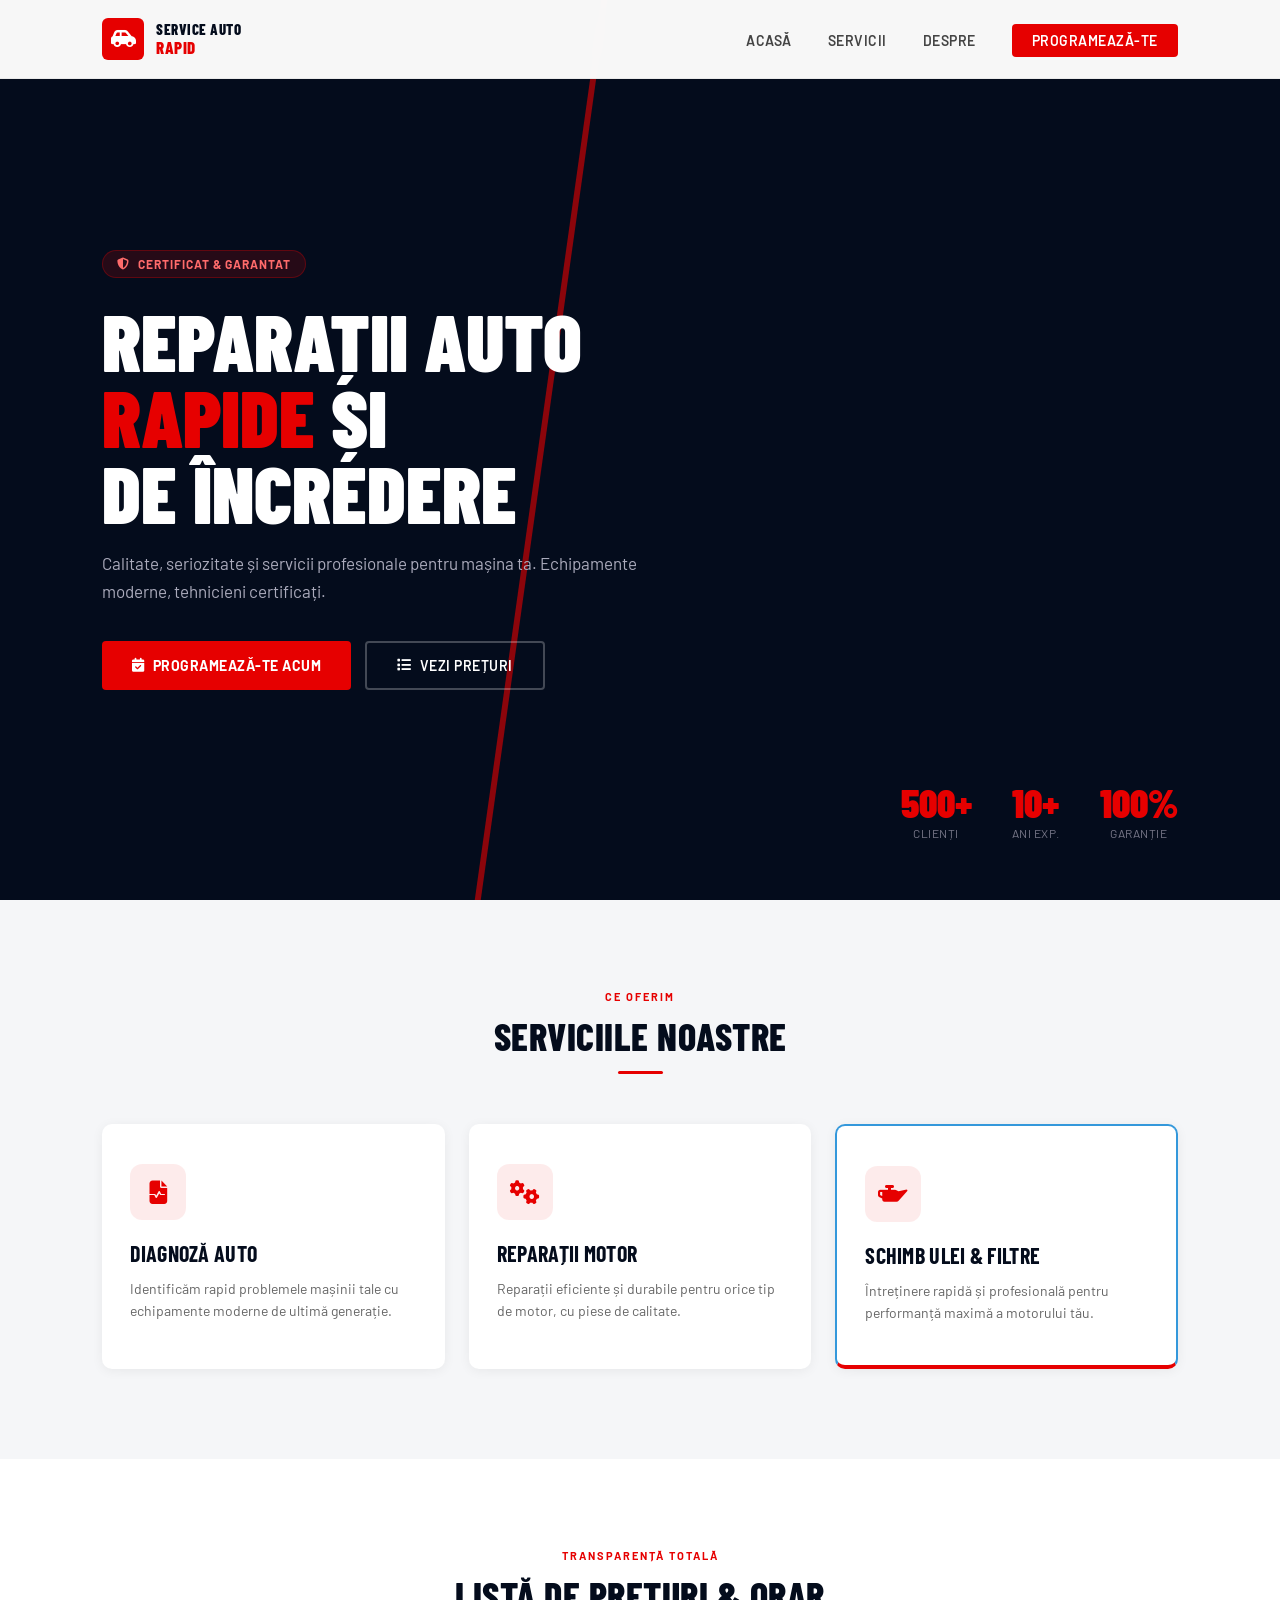
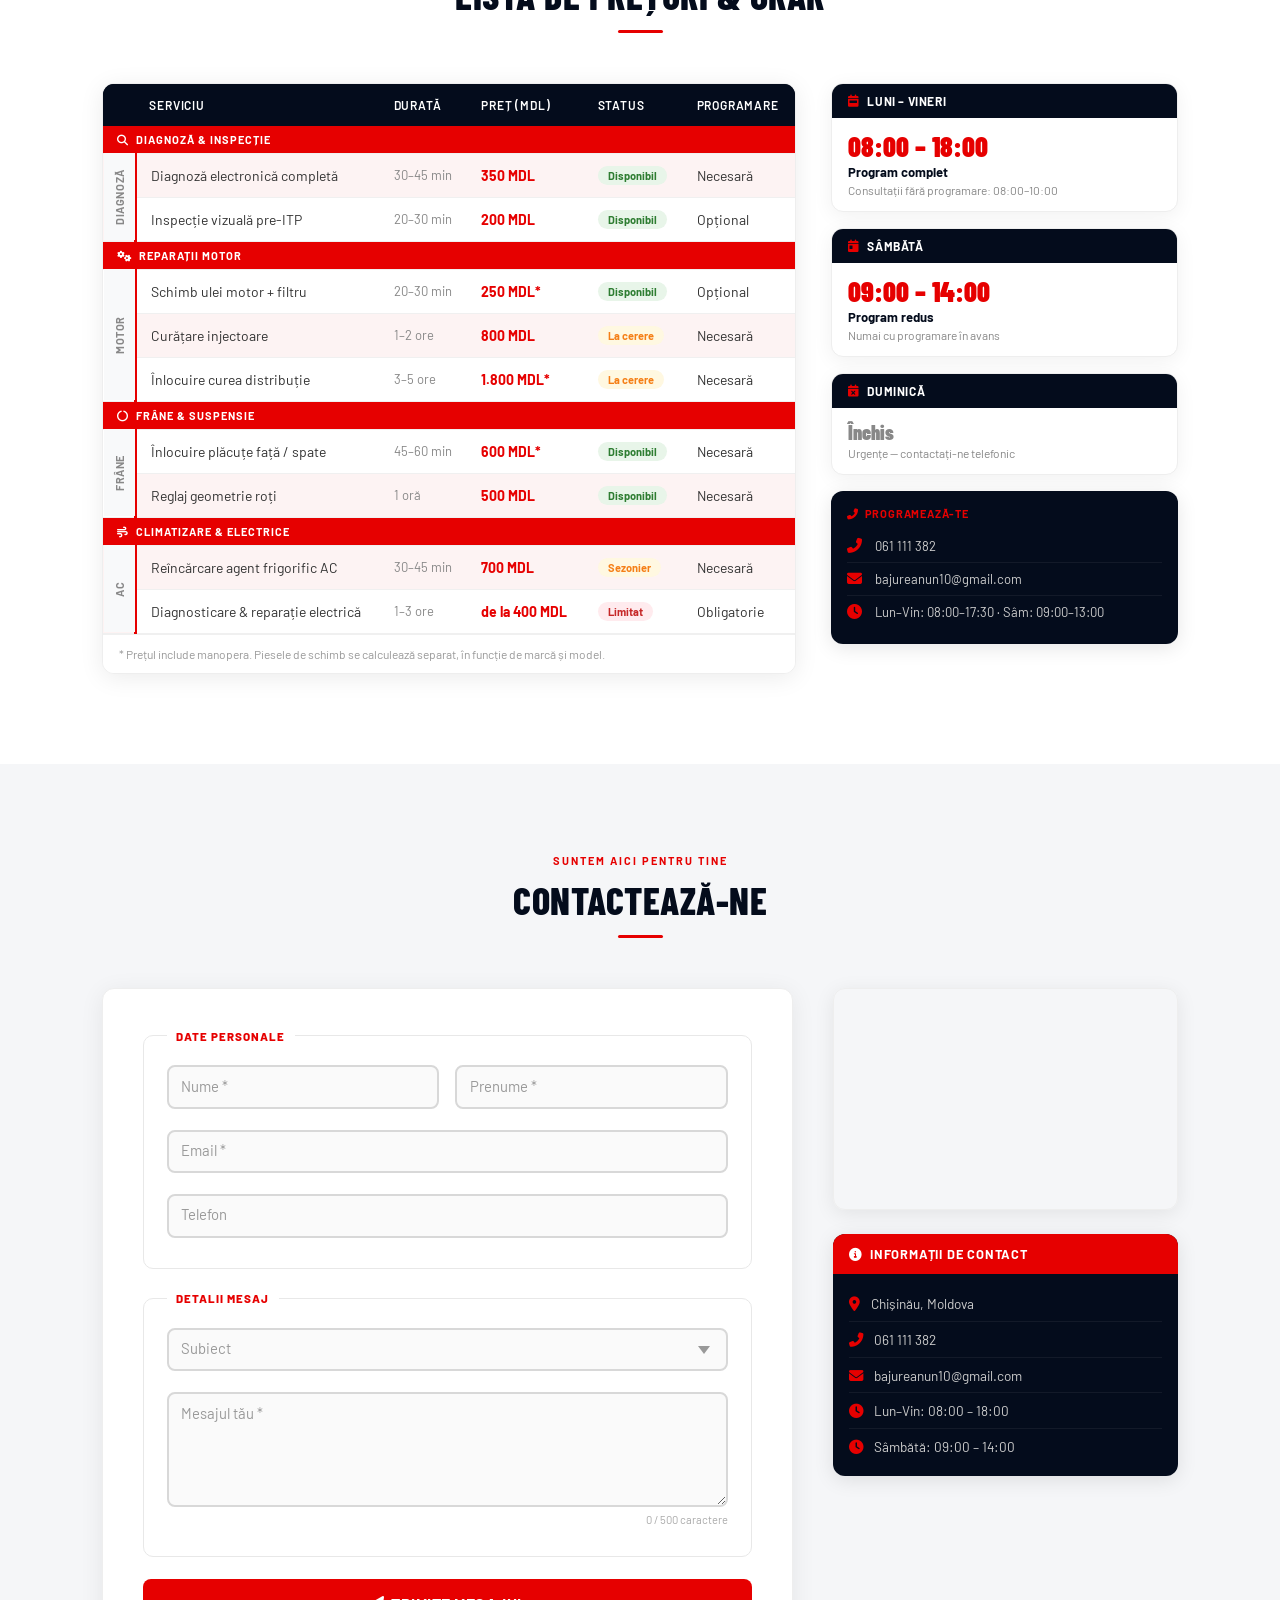
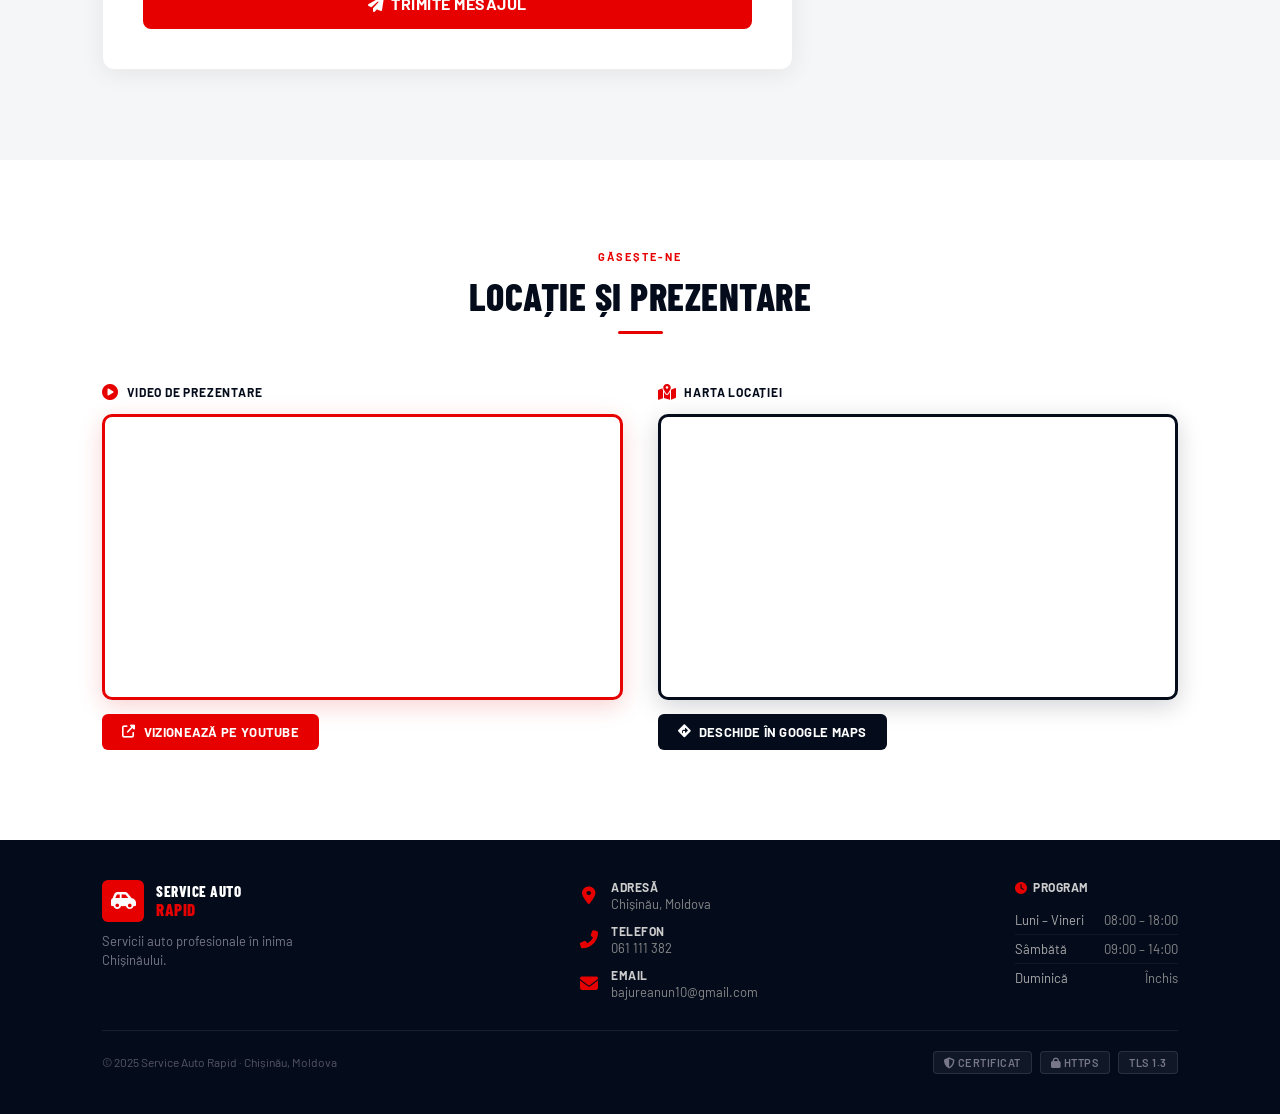
==== index.html @ b1843cb9 "Initial commit - Ziua 10" ====
<!DOCTYPE html>
<html lang="ro">
<head>
    <meta charset="UTF-8">
    <meta name="viewport" content="width=device-width, initial-scale=1.0">
    <title>Service Auto Rapid – Chișinău</title>
    <link rel="stylesheet" href="https://cdnjs.cloudflare.com/ajax/libs/font-awesome/6.4.0/css/all.min.css">
    <link href="https://fonts.googleapis.com/css2?family=Barlow+Condensed:wght@700;800;900&family=Barlow:wght@400;500;600;700&display=swap" rel="stylesheet">
    <style>
        :root {
            --red: #e60000;
            --red-dark: #b30000;
            --dark: #040c1c;
            --dark-mid: #0a1628;
            --blue-accent: #3498db;
            --gray-text: #666;
            --light-bg: #f5f6f8;
        }

        * { margin: 0; padding: 0; box-sizing: border-box; }
        body { font-family: 'Barlow', sans-serif; background: #fff; overflow-x: hidden; }

        /* ======= SCROLL ANIMATIONS ======= */
        .reveal {
            opacity: 0;
            transform: translateY(30px);
            transition: opacity 0.6s ease, transform 0.6s ease;
        }
        .reveal.visible {
            opacity: 1;
            transform: translateY(0);
        }
        .reveal-delay-1 { transition-delay: 0.1s; }
        .reveal-delay-2 { transition-delay: 0.2s; }
        .reveal-delay-3 { transition-delay: 0.3s; }

        /* ======= NAVBAR ======= */
        header {
            position: fixed;
            top: 0; left: 0; right: 0;
            z-index: 1000;
            display: flex;
            justify-content: space-between;
            align-items: center;
            padding: 18px 8%;
            background: rgba(255,255,255,0.97);
            backdrop-filter: blur(12px);
            border-bottom: 1px solid rgba(0,0,0,0.06);
            transition: padding 0.3s, box-shadow 0.3s;
        }
        header.scrolled {
            padding: 12px 8%;
            box-shadow: 0 4px 24px rgba(0,0,0,0.10);
        }

        .logo-container { display: flex; align-items: center; gap: 12px; }

        .logo-icon {
            width: 42px; height: 42px;
            background: var(--red);
            border-radius: 6px;
            display: flex; align-items: center; justify-content: center;
        }
        .logo-icon i { color: #fff; font-size: 20px; }

        .logo-text {
            font-family: 'Barlow Condensed', sans-serif;
            font-weight: 800;
            font-size: 15px;
            line-height: 1.1;
            color: var(--dark);
            text-transform: uppercase;
            letter-spacing: 0.5px;
        }
        .logo-text span { color: var(--red); font-size: 17px; }

        nav ul { display: flex; list-style: none; gap: 36px; }
        nav ul li a {
            text-decoration: none;
            color: #444;
            font-size: 14px;
            font-weight: 600;
            letter-spacing: 0.5px;
            text-transform: uppercase;
            position: relative;
            padding-bottom: 4px;
            transition: color 0.2s;
        }
        nav ul li a::after {
            content: '';
            position: absolute;
            bottom: 0; left: 0;
            width: 0; height: 2px;
            background: var(--red);
            transition: width 0.25s ease;
        }
        nav ul li a:hover, nav ul li a.active { color: var(--red); }
        nav ul li a:hover::after, nav ul li a.active::after { width: 100%; }

        .nav-cta {
            background: var(--red);
            color: #fff !important;
            padding: 8px 20px;
            border-radius: 4px;
            transition: background 0.2s, transform 0.15s !important;
        }
        .nav-cta:hover { background: var(--red-dark) !important; transform: translateY(-1px); }
        .nav-cta::after { display: none !important; }

        /* ======= HERO ======= */
        .hero {
            position: relative;
            min-height: 100vh;
            background: var(--dark);
            display: flex;
            align-items: center;
            padding: 120px 8% 80px;
            overflow: hidden;
        }

        .hero-bg {
            position: absolute;
            inset: 0;
            background: url('/ziua5/assets/img/chevrolet.avif') no-repeat center right;
            background-size: 65%;
            opacity: 0.25;
        }

        .hero-gradient {
            position: absolute;
            inset: 0;
            background: linear-gradient(105deg, var(--dark) 45%, transparent 75%);
        }

        .hero-accent {
            position: absolute;
            left: 42%;
            top: 0; bottom: 0;
            width: 6px;
            background: var(--red);
            opacity: 0.6;
            transform: skewX(-8deg);
        }

        .hero-content {
            position: relative;
            z-index: 2;
            max-width: 580px;
        }

        .hero-badge {
            display: inline-flex;
            align-items: center;
            gap: 8px;
            background: rgba(230,0,0,0.15);
            border: 1px solid rgba(230,0,0,0.3);
            color: #ff6b6b;
            padding: 6px 14px;
            border-radius: 20px;
            font-size: 12px;
            font-weight: 700;
            letter-spacing: 1px;
            text-transform: uppercase;
            margin-bottom: 24px;
            animation: fadeInDown 0.8s ease forwards;
        }

        @keyframes fadeInDown {
            from { opacity: 0; transform: translateY(-20px); }
            to { opacity: 1; transform: translateY(0); }
        }

        .hero-content h1 {
            font-family: 'Barlow Condensed', sans-serif;
            font-size: clamp(48px, 7vw, 80px);
            font-weight: 900;
            color: #fff;
            line-height: 0.95;
            text-transform: uppercase;
            margin-bottom: 20px;
            animation: fadeInUp 0.8s 0.2s ease both;
        }
        .hero-content h1 span { color: var(--red); }

        @keyframes fadeInUp {
            from { opacity: 0; transform: translateY(30px); }
            to { opacity: 1; transform: translateY(0); }
        }

        .hero-content p {
            font-size: 17px;
            color: #aab;
            line-height: 1.6;
            margin-bottom: 36px;
            animation: fadeInUp 0.8s 0.35s ease both;
        }

        .hero-btns {
            display: flex;
            gap: 14px;
            flex-wrap: wrap;
            animation: fadeInUp 0.8s 0.5s ease both;
        }

        .btn-primary {
            background: var(--red);
            color: #fff;
            padding: 14px 30px;
            text-decoration: none;
            font-weight: 700;
            font-size: 14px;
            letter-spacing: 0.5px;
            text-transform: uppercase;
            border-radius: 4px;
            display: inline-flex;
            align-items: center;
            gap: 8px;
            transition: background 0.2s, transform 0.15s, box-shadow 0.2s;
        }
        .btn-primary:hover {
            background: var(--red-dark);
            transform: translateY(-2px);
            box-shadow: 0 8px 24px rgba(230,0,0,0.4);
        }

        .btn-outline {
            background: transparent;
            color: #fff;
            padding: 14px 30px;
            text-decoration: none;
            font-weight: 600;
            font-size: 14px;
            letter-spacing: 0.5px;
            text-transform: uppercase;
            border: 2px solid rgba(255,255,255,0.25);
            border-radius: 4px;
            display: inline-flex;
            align-items: center;
            gap: 8px;
            transition: border-color 0.2s, background 0.2s;
        }
        .btn-outline:hover {
            border-color: rgba(255,255,255,0.6);
            background: rgba(255,255,255,0.08);
        }

        .hero-stats {
            position: absolute;
            right: 8%;
            bottom: 60px;
            display: flex;
            gap: 40px;
            z-index: 2;
            animation: fadeInUp 0.8s 0.7s ease both;
        }

        .hero-stat { text-align: center; }
        .hero-stat .num {
            font-family: 'Barlow Condensed', sans-serif;
            font-size: 40px;
            font-weight: 900;
            color: var(--red);
            line-height: 1;
        }
        .hero-stat .label {
            font-size: 12px;
            color: #778;
            text-transform: uppercase;
            letter-spacing: 0.5px;
            margin-top: 4px;
        }

        /* ======= SECTION HEADINGS ======= */
        .section-head {
            text-align: center;
            margin-bottom: 50px;
        }
        .section-head .eyebrow {
            font-size: 11px;
            font-weight: 700;
            letter-spacing: 2px;
            text-transform: uppercase;
            color: var(--red);
            margin-bottom: 10px;
        }
        .section-head h2 {
            font-family: 'Barlow Condensed', sans-serif;
            font-size: 38px;
            font-weight: 800;
            color: var(--dark);
            text-transform: uppercase;
            letter-spacing: 0.5px;
        }
        .red-line {
            width: 45px; height: 3px;
            background: var(--red);
            margin: 12px auto 0;
            border-radius: 2px;
        }

        /* ======= SERVICES ======= */
        .services-section {
            background: var(--light-bg);
            padding: 90px 8%;
        }

        .cards-container {
            display: flex;
            flex-wrap: wrap;
            gap: 24px;
        }

        .card {
            flex: 1 1 calc(33.333% - 24px);
            min-width: 220px;
            background: #fff;
            padding: 40px 28px;
            border-radius: 10px;
            border-bottom: 4px solid transparent;
            box-shadow: 0 2px 12px rgba(0,0,0,0.06);
            transition: transform 0.25s, box-shadow 0.25s, border-color 0.25s;
            cursor: default;
        }
        .card:hover {
            transform: translateY(-6px);
            box-shadow: 0 12px 35px rgba(0,0,0,0.10);
            border-bottom-color: var(--red);
        }
        .card.selected { border: 2px solid var(--blue-accent); border-bottom: 4px solid var(--red); }

        .card-icon {
            width: 56px; height: 56px;
            background: rgba(230,0,0,0.08);
            border-radius: 12px;
            display: flex; align-items: center; justify-content: center;
            margin-bottom: 20px;
            transition: background 0.25s;
        }
        .card:hover .card-icon { background: rgba(230,0,0,0.15); }
        .card-icon i { font-size: 24px; color: var(--red); }

        .card h3 {
            font-family: 'Barlow Condensed', sans-serif;
            font-size: 22px;
            font-weight: 700;
            text-transform: uppercase;
            color: var(--dark);
            margin-bottom: 12px;
            letter-spacing: 0.3px;
        }
        .card p { font-size: 14px; color: var(--gray-text); line-height: 1.6; }

        /* ======= PREȚURI ======= */
        .preturi-section { padding: 90px 8%; background: #fff; }

        .preturi-grid {
            display: grid;
            grid-template-columns: 2fr 1fr;
            gap: 35px;
            align-items: start;
        }

        .preturi-wrap {
            background: #fff;
            border-radius: 12px;
            box-shadow: 0 4px 24px rgba(0,0,0,0.08);
            overflow-x: auto;
            border: 1px solid #eee;
        }

        .preturi-wrap table {
            width: 100%;
            border-collapse: collapse;
            font-size: 14px;
            min-width: 560px;
        }

        .preturi-wrap thead tr { background: var(--dark); color: #fff; }
        .preturi-wrap thead th {
            padding: 14px 14px;
            text-align: left;
            font-weight: 600;
            font-size: 12px;
            letter-spacing: 0.8px;
            text-transform: uppercase;
            position: sticky; top: 0; z-index: 2;
            background: var(--dark);
        }

        .preturi-wrap tr.cat-header td {
            background: var(--red);
            color: #fff;
            font-size: 11px;
            font-weight: 700;
            text-transform: uppercase;
            letter-spacing: 1px;
            padding: 7px 14px;
        }

        .preturi-wrap tbody tr:nth-child(even):not(.cat-header) { background: #fdf3f3; }
        .preturi-wrap tbody tr:nth-child(odd):not(.cat-header) { background: #ffffff; }
        .preturi-wrap tbody tr {
            border-bottom: 1px solid #f0f0f0;
            transition: background 0.18s, color 0.18s;
        }
        .preturi-wrap tbody tr:hover:not(.cat-header) { background: var(--dark) !important; }
        .preturi-wrap tbody tr:hover:not(.cat-header) td { color: #fff !important; }
        .preturi-wrap tbody tr:hover:not(.cat-header) td.price { color: #ff6b6b !important; }
        .preturi-wrap tbody tr:hover:not(.cat-header) .badge-green { background: rgba(46,125,50,0.3); color: #a5d6a7; }
        .preturi-wrap tbody tr:hover:not(.cat-header) .badge-amber { background: rgba(245,127,23,0.3); color: #ffe082; }
        .preturi-wrap tbody tr:hover:not(.cat-header) .badge-red { background: rgba(198,40,40,0.3); color: #ef9a9a; }
        .preturi-wrap tbody tr:hover:not(.cat-header) td.rowspan-cat { background: rgba(255,255,255,0.07); color: #ccc; }
        .preturi-wrap tbody tr:hover:not(.cat-header) td.dur { color: #bbb !important; }

        .preturi-wrap tbody td { padding: 12px 14px; color: #333; vertical-align: middle; }

        .preturi-wrap td.rowspan-cat {
            background: #f8f9fa;
            font-weight: 700; font-size: 11px; color: #888;
            text-align: center; vertical-align: middle;
            text-transform: uppercase; letter-spacing: 0.6px;
            border-right: 3px solid var(--red);
            writing-mode: vertical-rl; text-orientation: mixed;
            transform: rotate(180deg);
            width: 32px; padding: 10px 6px;
        }

        .preturi-wrap td.price { font-weight: 700; color: var(--red); white-space: nowrap; }
        .preturi-wrap td.dur { color: #888; font-size: 13px; }

        .badge { display: inline-block; font-size: 11px; padding: 3px 10px; border-radius: 20px; font-weight: 700; }
        .badge-green { background: #e8f5e9; color: #2e7d32; }
        .badge-amber { background: #fff8e1; color: #f57f17; }
        .badge-red   { background: #ffebee; color: #c62828; }

        .note-pret { font-size: 12px; color: #999; padding: 12px 16px; border-top: 1px solid #f0f0f0; background: #fff; }

        /* Orar sidebar */
        .orar-sidebar { display: flex; flex-direction: column; gap: 16px; }

        .orar-card {
            background: #fff;
            border-radius: 12px;
            box-shadow: 0 4px 20px rgba(0,0,0,0.06);
            overflow: hidden;
            border: 1px solid #eee;
            transition: transform 0.2s, box-shadow 0.2s;
        }
        .orar-card:hover { transform: translateY(-3px); box-shadow: 0 8px 28px rgba(0,0,0,0.10); }

        .orar-card .orar-header {
            background: var(--dark);
            color: #fff;
            padding: 10px 16px;
            font-size: 12px; font-weight: 700;
            text-transform: uppercase; letter-spacing: 0.6px;
            display: flex; align-items: center; gap: 8px;
        }
        .orar-card .orar-header i { color: var(--red); }
        .orar-card .orar-body { padding: 14px 16px; }
        .orar-card .orar-body .timp { font-family: 'Barlow Condensed', sans-serif; font-size: 28px; font-weight: 900; color: var(--red); line-height: 1; margin-bottom: 4px; }
        .orar-card .orar-body .zile { font-size: 13px; font-weight: 700; color: var(--dark); margin-bottom: 3px; }
        .orar-card .orar-body .nota { font-size: 12px; color: #888; }

        .orar-contact {
            background: var(--dark);
            border-radius: 12px;
            padding: 16px;
            box-shadow: 0 4px 20px rgba(0,0,0,0.10);
        }
        .orar-contact p { font-size: 11px; font-weight: 700; text-transform: uppercase; letter-spacing: 0.8px; color: var(--red); margin-bottom: 10px; }
        .orar-contact .contact-row { display: flex; align-items: center; gap: 10px; padding: 8px 0; border-bottom: 1px solid rgba(255,255,255,0.06); }
        .orar-contact .contact-row:last-child { border-bottom: none; }
        .orar-contact .contact-row i { color: var(--red); font-size: 15px; width: 18px; flex-shrink: 0; }
        .orar-contact .contact-row span { font-size: 13px; color: #ccc; }

        /* ======= CONTACT ======= */
        .contact-section { padding: 90px 8%; background: var(--light-bg); }

        .contact-grid {
            display: grid;
            grid-template-columns: 2fr 1fr;
            gap: 40px;
            align-items: start;
        }

        .contact-form-wrap {
            background: #fff;
            border-radius: 12px;
            padding: 2.5rem;
            box-shadow: 0 4px 24px rgba(0,0,0,0.07);
            border: 1px solid #eee;
        }

        fieldset {
            border: 1.5px solid #e8e8e8;
            border-radius: 10px;
            padding: 1.4rem 1.4rem 0.6rem;
            margin-bottom: 1.4rem;
        }
        legend {
            padding: 0 0.6rem;
            font-size: 0.72rem;
            font-weight: 800;
            color: var(--red);
            text-transform: uppercase;
            letter-spacing: 1px;
        }

        .field { position: relative; margin-bottom: 1.3rem; }

        .field input, .field textarea, .field select {
            width: 100%;
            padding: 1rem 0.9rem 0.35rem;
            border: 2px solid #d8d8d8;
            border-radius: 8px;
            font-size: 0.95rem;
            font-family: 'Barlow', sans-serif;
            color: #222;
            background: #fafafa;
            outline: none;
            transition: border-color 0.25s, box-shadow 0.25s;
            appearance: none; -webkit-appearance: none;
        }

        .field select {
            background-image: url("data:image/svg+xml,%3Csvg xmlns='http://www.w3.org/2000/svg' width='12' height='8'%3E%3Cpath d='M0 0l6 8 6-8z' fill='%23999'/%3E%3C/svg%3E");
            background-repeat: no-repeat;
            background-position: right 1rem center;
            background-color: #fafafa;
            cursor: pointer;
        }

        .field textarea { resize: vertical; min-height: 115px; padding-top: 1.2rem; }

        .field label {
            position: absolute;
            left: 0.9rem; top: 0.72rem;
            font-size: 0.93rem; color: #999;
            pointer-events: none;
            transition: top 0.2s, font-size 0.2s, color 0.2s;
        }

        .field input:focus + label, .field input:not(:placeholder-shown) + label,
        .field textarea:focus + label, .field textarea:not(:placeholder-shown) + label,
        .field select:focus + label, .field select.filled + label {
            top: 0.15rem; font-size: 0.68rem; color: var(--red); font-weight: 700;
        }

        .field input:focus, .field textarea:focus, .field select:focus {
            border-color: var(--red);
            box-shadow: 0 0 0 3px rgba(230,0,0,0.10);
            background: #fff;
        }

        .field input:not(:placeholder-shown):valid, .field textarea:not(:placeholder-shown):valid { border-color: #2e7d32; }
        .field input:not(:placeholder-shown):invalid, .field textarea:not(:placeholder-shown):invalid { border-color: var(--red); box-shadow: 0 0 0 3px rgba(230,0,0,0.08); }

        .error-tip { display: none; font-size: 0.71rem; color: var(--red); margin-top: 0.25rem; padding-left: 0.1rem; }
        .field input:not(:placeholder-shown):invalid ~ .error-tip,
        .field textarea:not(:placeholder-shown):invalid ~ .error-tip { display: block; }

        .char-counter { font-size: 0.7rem; color: #aaa; text-align: right; margin-top: 0.15rem; }

        .two-col { display: grid; grid-template-columns: 1fr 1fr; gap: 0 1rem; }

        .btn-submit {
            width: 100%;
            padding: 0.95rem;
            background: var(--red);
            color: #fff;
            border: none;
            border-radius: 8px;
            font-size: 1rem;
            font-weight: 700;
            font-family: 'Barlow', sans-serif;
            cursor: pointer;
            letter-spacing: 0.5px;
            text-transform: uppercase;
            position: relative;
            overflow: hidden;
            transition: background 0.25s, transform 0.15s, box-shadow 0.25s;
        }
        .btn-submit:hover {
            background: var(--red-dark);
            box-shadow: 0 8px 24px rgba(230,0,0,0.35);
            transform: translateY(-1px);
        }
        .btn-submit:active { transform: scale(0.98); box-shadow: none; }
        .btn-submit::before {
            content: '';
            position: absolute; top: 0; left: -100%;
            width: 60%; height: 100%;
            background: linear-gradient(90deg, transparent, rgba(255,255,255,0.28), transparent);
        }
        .btn-submit:hover::before { animation: shimmer 0.85s ease-in-out infinite; }
        @keyframes shimmer { 100% { left: 140%; } }

        /* Sidebar contact */
        .contact-sidebar { display: flex; flex-direction: column; gap: 1.5rem; }

        .map-box {
            border-radius: 12px; overflow: hidden;
            box-shadow: 0 4px 20px rgba(0,0,0,0.08);
            border: 1px solid #eee;
        }
        .map-box iframe { width: 100%; height: 220px; border: none; display: block; }

        .info-box {
            background: var(--dark);
            border-radius: 12px; overflow: hidden;
            box-shadow: 0 4px 20px rgba(0,0,0,0.10);
        }
        .info-box .info-header {
            background: var(--red);
            padding: 0.75rem 1rem;
            font-size: 0.8rem; font-weight: 700; color: #fff;
            text-transform: uppercase; letter-spacing: 0.8px;
        }
        .info-box ul { list-style: none; padding: 0.8rem 1rem; }
        .info-box ul li {
            display: flex; align-items: flex-start; gap: 0.7rem;
            padding: 0.55rem 0; font-size: 0.85rem; color: #ccc;
            border-bottom: 1px solid rgba(255,255,255,0.06);
        }
        .info-box ul li:last-child { border-bottom: none; }
        .info-box ul li i { color: var(--red); font-size: 0.9rem; margin-top: 2px; flex-shrink: 0; }

        /* ======= LOCAȚIE ======= */
        .locatie-section { padding: 90px 8%; background: #fff; }

        .locatie-grid {
            display: grid;
            grid-template-columns: 1fr 1fr;
            gap: 35px; align-items: start;
        }

        .media-block { display: flex; flex-direction: column; gap: 14px; }
        .media-label {
            font-size: 12px; font-weight: 700; text-transform: uppercase;
            letter-spacing: 0.8px; color: var(--dark);
            display: flex; align-items: center; gap: 8px;
        }
        .media-label i { color: var(--red); font-size: 16px; }

        .iframe-wrap { width: 100%; border-radius: 10px; overflow: hidden; max-width: 100%; }
        .iframe-video { border: 3px solid var(--red); box-shadow: 0 6px 25px rgba(230,0,0,0.18); }
        .iframe-map { border: 3px solid var(--dark); box-shadow: 0 6px 25px rgba(4,12,28,0.18); }
        .iframe-wrap iframe { width: 100%; height: 280px; border: none; display: block; }

        .iframe-link {
            display: inline-flex; align-items: center; gap: 8px;
            background: var(--red); color: #fff; text-decoration: none;
            padding: 10px 20px; border-radius: 6px;
            font-size: 13px; font-weight: 700;
            text-transform: uppercase; letter-spacing: 0.3px;
            align-self: flex-start;
            transition: background 0.2s, transform 0.15s, box-shadow 0.2s;
        }
        .iframe-link:hover { background: var(--red-dark); box-shadow: 0 4px 14px rgba(230,0,0,0.35); transform: translateY(-1px); }
        .iframe-link-map { background: var(--dark); }
        .iframe-link-map:hover { background: var(--dark-mid); box-shadow: 0 4px 14px rgba(4,12,28,0.35); }

        /* ======= FOOTER ======= */
        footer {
            background: var(--dark);
            color: #fff;
            padding: 40px 8%;
        }

        .footer-top {
            display: flex;
            justify-content: space-between;
            align-items: flex-start;
            padding-bottom: 30px;
            border-bottom: 1px solid rgba(255,255,255,0.08);
            gap: 30px;
            flex-wrap: wrap;
        }

        .footer-brand .logo-text { color: #fff; }

        .footer-tagline {
            font-size: 13px;
            color: #778;
            margin-top: 10px;
            max-width: 220px;
            line-height: 1.5;
        }

        .footer-contact { display: flex; flex-direction: column; gap: 12px; }
        .contact-item { display: flex; align-items: center; gap: 12px; }
        .contact-item i { color: var(--red); font-size: 18px; width: 20px; text-align: center; }
        .contact-text h4 { font-size: 12px; font-weight: 700; text-transform: uppercase; letter-spacing: 0.5px; margin-bottom: 2px; color: #ccc; }
        .contact-text p { font-size: 13px; color: #888; }

        .footer-hours h4 { font-size: 12px; font-weight: 700; text-transform: uppercase; letter-spacing: 0.5px; color: #ccc; margin-bottom: 12px; }
        .footer-hours .hour-row { display: flex; justify-content: space-between; gap: 20px; font-size: 13px; color: #888; padding: 6px 0; border-bottom: 1px solid rgba(255,255,255,0.05); }
        .footer-hours .hour-row:last-child { border-bottom: none; }
        .footer-hours .hour-row span:first-child { color: #aaa; }

        .footer-bottom {
            display: flex;
            justify-content: space-between;
            align-items: center;
            padding-top: 20px;
            flex-wrap: wrap;
            gap: 10px;
        }
        .footer-bottom p { font-size: 12px; color: #556; }

        .footer-badges { display: flex; gap: 8px; }
        .footer-badge {
            background: rgba(255,255,255,0.05);
            border: 1px solid rgba(255,255,255,0.1);
            padding: 4px 10px;
            border-radius: 4px;
            font-size: 11px;
            font-weight: 600;
            color: #778;
            text-transform: uppercase;
            letter-spacing: 0.5px;
        }

        /* ======= RESPONSIVE ======= */
        @media (max-width: 900px) {
            .cards-container { flex-direction: column; }
            .card { flex: 1 1 100%; min-width: unset; }
            .contact-grid, .preturi-grid, .locatie-grid { grid-template-columns: 1fr; }
            .two-col { grid-template-columns: 1fr; }
            .hero-stats { position: static; margin-top: 40px; }
            .hero { flex-direction: column; padding-top: 100px; }
            .iframe-wrap iframe { height: 220px; }
            nav ul { gap: 20px; }
            .footer-top { flex-direction: column; gap: 30px; }
            .footer-bottom { flex-direction: column; text-align: center; }
        }

        @media (max-width: 600px) {
            nav ul { display: none; }
            .hero-content h1 { font-size: 44px; }
        }
    </style>
</head>
<body>

    <!-- ===== NAVBAR ===== -->
    <header id="navbar">
        <div class="logo-container">
            <div class="logo-icon"><i class="fas fa-car-side"></i></div>
            <div class="logo-text">SERVICE AUTO<br><span>RAPID</span></div>
        </div>
        <nav>
            <ul>
                <li><a href="#">Acasă</a></li>
                <li><a href="#preturi">Servicii</a></li>
                <li><a href="#despre">Despre</a></li>
                <li><a href="#contact" class="nav-cta">Programează-te</a></li>
            </ul>
        </nav>
    </header>

    <!-- ===== HERO ===== -->
    <section class="hero">
        <div class="hero-bg"></div>
        <div class="hero-gradient"></div>
        <div class="hero-accent"></div>

        <div class="hero-content">
            <div class="hero-badge"><i class="fas fa-shield-alt"></i> Certificat &amp; Garantat</div>
            <h1>Reparații Auto<br><span>Rapide</span> și<br>de Încredere</h1>
            <p>Calitate, seriozitate și servicii profesionale pentru mașina ta. Echipamente moderne, tehnicieni certificați.</p>
            <div class="hero-btns">
                <a href="#contact" class="btn-primary"><i class="fas fa-calendar-check"></i> Programează-te acum</a>
                <a href="#preturi" class="btn-outline"><i class="fas fa-list"></i> Vezi Prețuri</a>
            </div>
        </div>

        <div class="hero-stats">
            <div class="hero-stat">
                <div class="num">500+</div>
                <div class="label">Clienți</div>
            </div>
            <div class="hero-stat">
                <div class="num">10+</div>
                <div class="label">Ani Exp.</div>
            </div>
            <div class="hero-stat">
                <div class="num">100%</div>
                <div class="label">Garanție</div>
            </div>
        </div>
    </section>

    <!-- ===== SERVICII ===== -->
    <section class="services-section">
        <div class="section-head reveal">
            <div class="eyebrow">Ce oferim</div>
            <h2>Serviciile Noastre</h2>
            <div class="red-line"></div>
        </div>
        <div class="cards-container">
            <div class="card reveal reveal-delay-1">
                <div class="card-icon"><i class="fas fa-file-medical-alt"></i></div>
                <h3>Diagnoză Auto</h3>
                <p>Identificăm rapid problemele mașinii tale cu echipamente moderne de ultimă generație.</p>
            </div>
            <div class="card reveal reveal-delay-2">
                <div class="card-icon"><i class="fas fa-cogs"></i></div>
                <h3>Reparații Motor</h3>
                <p>Reparații eficiente și durabile pentru orice tip de motor, cu piese de calitate.</p>
            </div>
            <div class="card selected reveal reveal-delay-3">
                <div class="card-icon"><i class="fas fa-oil-can"></i></div>
                <h3>Schimb Ulei &amp; Filtre</h3>
                <p>Întreținere rapidă și profesională pentru performanță maximă a motorului tău.</p>
            </div>
        </div>
    </section>

    <!-- ===== PREȚURI ===== -->
    <section class="preturi-section" id="preturi">
        <div class="section-head reveal">
            <div class="eyebrow">Transparență totală</div>
            <h2>Listă de Prețuri &amp; Orar</h2>
            <div class="red-line"></div>
        </div>

        <div class="preturi-grid">
            <div class="preturi-wrap reveal">
                <table>
                    <thead>
                        <tr>
                            <th style="width:30px"></th>
                            <th>Serviciu</th>
                            <th>Durată</th>
                            <th>Preț (MDL)</th>
                            <th>Status</th>
                            <th>Programare</th>
                        </tr>
                    </thead>
                    <tbody>
                        <tr class="cat-header">
                            <td colspan="6"><i class="fas fa-search" style="margin-right:7px"></i>Diagnoză &amp; Inspecție</td>
                        </tr>
                        <tr>
                            <td class="rowspan-cat" rowspan="2">Diagnoză</td>
                            <td>Diagnoză electronică completă</td>
                            <td class="dur">30–45 min</td>
                            <td class="price">350 MDL</td>
                            <td><span class="badge badge-green">Disponibil</span></td>
                            <td>Necesară</td>
                        </tr>
                        <tr>
                            <td>Inspecție vizuală pre-ITP</td>
                            <td class="dur">20–30 min</td>
                            <td class="price">200 MDL</td>
                            <td><span class="badge badge-green">Disponibil</span></td>
                            <td>Opțional</td>
                        </tr>
                        <tr class="cat-header">
                            <td colspan="6"><i class="fas fa-cogs" style="margin-right:7px"></i>Reparații Motor</td>
                        </tr>
                        <tr>
                            <td class="rowspan-cat" rowspan="3">Motor</td>
                            <td>Schimb ulei motor + filtru</td>
                            <td class="dur">20–30 min</td>
                            <td class="price">250 MDL*</td>
                            <td><span class="badge badge-green">Disponibil</span></td>
                            <td>Opțional</td>
                        </tr>
                        <tr>
                            <td>Curățare injectoare</td>
                            <td class="dur">1–2 ore</td>
                            <td class="price">800 MDL</td>
                            <td><span class="badge badge-amber">La cerere</span></td>
                            <td>Necesară</td>
                        </tr>
                        <tr>
                            <td>Înlocuire curea distribuție</td>
                            <td class="dur">3–5 ore</td>
                            <td class="price">1.800 MDL*</td>
                            <td><span class="badge badge-amber">La cerere</span></td>
                            <td>Necesară</td>
                        </tr>
                        <tr class="cat-header">
                            <td colspan="6"><i class="fas fa-circle-notch" style="margin-right:7px"></i>Frâne &amp; Suspensie</td>
                        </tr>
                        <tr>
                            <td class="rowspan-cat" rowspan="2">Frâne</td>
                            <td>Înlocuire plăcuțe față / spate</td>
                            <td class="dur">45–60 min</td>
                            <td class="price">600 MDL*</td>
                            <td><span class="badge badge-green">Disponibil</span></td>
                            <td>Necesară</td>
                        </tr>
                        <tr>
                            <td>Reglaj geometrie roți</td>
                            <td class="dur">1 oră</td>
                            <td class="price">500 MDL</td>
                            <td><span class="badge badge-green">Disponibil</span></td>
                            <td>Necesară</td>
                        </tr>
                        <tr class="cat-header">
                            <td colspan="6"><i class="fas fa-wind" style="margin-right:7px"></i>Climatizare &amp; Electrice</td>
                        </tr>
                        <tr>
                            <td class="rowspan-cat" rowspan="2">AC</td>
                            <td>Reîncărcare agent frigorific AC</td>
                            <td class="dur">30–45 min</td>
                            <td class="price">700 MDL</td>
                            <td><span class="badge badge-amber">Sezonier</span></td>
                            <td>Necesară</td>
                        </tr>
                        <tr>
                            <td>Diagnosticare &amp; reparație electrică</td>
                            <td class="dur">1–3 ore</td>
                            <td class="price">de la 400 MDL</td>
                            <td><span class="badge badge-red">Limitat</span></td>
                            <td>Obligatorie</td>
                        </tr>
                    </tbody>
                </table>
                <p class="note-pret">* Prețul include manopera. Piesele de schimb se calculează separat, în funcție de marcă și model.</p>
            </div>

            <div class="orar-sidebar">
                <div class="orar-card reveal reveal-delay-1">
                    <div class="orar-header"><i class="fas fa-calendar-week"></i> Luni – Vineri</div>
                    <div class="orar-body">
                        <div class="timp">08:00 – 18:00</div>
                        <div class="zile">Program complet</div>
                        <div class="nota">Consultații fără programare: 08:00–10:00</div>
                    </div>
                </div>
                <div class="orar-card reveal reveal-delay-2">
                    <div class="orar-header"><i class="fas fa-calendar-day"></i> Sâmbătă</div>
                    <div class="orar-body">
                        <div class="timp">09:00 – 14:00</div>
                        <div class="zile">Program redus</div>
                        <div class="nota">Numai cu programare în avans</div>
                    </div>
                </div>
                <div class="orar-card reveal reveal-delay-3">
                    <div class="orar-header"><i class="fas fa-calendar-times"></i> Duminică</div>
                    <div class="orar-body">
                        <div class="timp" style="font-size:20px; color:#888">Închis</div>
                        <div class="nota" style="margin-top:4px">Urgențe — contactați-ne telefonic</div>
                    </div>
                </div>
                <div class="orar-contact reveal">
                    <p><i class="fas fa-phone-alt" style="margin-right:6px"></i>Programează-te</p>
                    <div class="contact-row"><i class="fas fa-phone-alt"></i><span>061 111 382</span></div>
                    <div class="contact-row"><i class="fas fa-envelope"></i><span>bajureanun10@gmail.com</span></div>
                    <div class="contact-row"><i class="fas fa-clock"></i><span>Lun–Vin: 08:00–17:30 · Sâm: 09:00–13:00</span></div>
                </div>
            </div>
        </div>
    </section>

    <!-- ===== CONTACT ===== -->
    <section class="contact-section" id="contact">
        <div class="section-head reveal">
            <div class="eyebrow">Suntem aici pentru tine</div>
            <h2>Contactează-ne</h2>
            <div class="red-line"></div>
        </div>

        <div class="contact-grid">
            <div class="contact-form-wrap reveal">
                <form id="contactForm" novalidate>
                    <fieldset>
                        <legend>Date Personale</legend>
                        <div class="two-col">
                            <div class="field">
                                <input type="text" id="nume" name="nume" placeholder=" " minlength="2" autocomplete="family-name" required />
                                <label for="nume">Nume *</label>
                                <span class="error-tip">Introduceți numele (min. 2 litere).</span>
                            </div>
                            <div class="field">
                                <input type="text" id="prenume" name="prenume" placeholder=" " minlength="2" autocomplete="given-name" required />
                                <label for="prenume">Prenume *</label>
                                <span class="error-tip">Introduceți prenumele (min. 2 litere).</span>
                            </div>
                        </div>
                        <div class="field">
                            <input type="email" id="email" name="email" placeholder=" " autocomplete="email" required />
                            <label for="email">Email *</label>
                            <span class="error-tip">Introduceți o adresă de email validă.</span>
                        </div>
                        <div class="field">
                            <input type="tel" id="telefon" name="telefon" placeholder=" " pattern="[0-9]{9,10}" autocomplete="tel" />
                            <label for="telefon">Telefon</label>
                            <span class="error-tip">Introduceți 9–10 cifre (ex: 061111382).</span>
                        </div>
                    </fieldset>

                    <fieldset>
                        <legend>Detalii Mesaj</legend>
                        <div class="field">
                            <select id="subiect" name="subiect" autocomplete="off">
                                <option value="" disabled selected></option>
                                <option value="programare">Programare Service</option>
                                <option value="oferta">Cerere Ofertă</option>
                                <option value="reclamatie">Reclamație</option>
                                <option value="altele">Altele</option>
                            </select>
                            <label for="subiect">Subiect</label>
                        </div>
                        <div class="field">
                            <textarea id="mesaj" name="mesaj" placeholder=" " maxlength="500" autocomplete="off" required></textarea>
                            <label for="mesaj">Mesajul tău *</label>
                            <span class="error-tip">Scrieți un mesaj (obligatoriu).</span>
                            <div class="char-counter"><span id="charCount">0</span> / 500 caractere</div>
                        </div>
                    </fieldset>

                    <button type="submit" class="btn-submit">
                        <i class="fas fa-paper-plane"></i>&nbsp; Trimite Mesajul
                    </button>
                </form>
            </div>

            <div class="contact-sidebar">
                <div class="map-box reveal reveal-delay-1">
                    <iframe
                        title="Locație Service Auto Rapid Chișinău"
                        src="https://www.google.com/maps/embed?pb=!1m18!1m12!1m3!1d2720.5!2d28.8275!3d47.0245!2m3!1f0!2f0!3f0!3m2!1i1024!2i768!4f13.1!3m3!1m2!1s0x0%3A0x0!2zNDfCsDAxJzI4LjIiTiAyOMKwNDknMzkuMCJF!5e0!3m2!1sro!2smd!4v1"
                        allowfullscreen="" loading="lazy">
                    </iframe>
                </div>
                <div class="info-box reveal reveal-delay-2">
                    <div class="info-header"><i class="fas fa-info-circle"></i> &nbsp;Informații de Contact</div>
                    <ul>
                        <li><i class="fas fa-map-marker-alt"></i> Chișinău, Moldova</li>
                        <li><i class="fas fa-phone-alt"></i> 061 111 382</li>
                        <li><i class="fas fa-envelope"></i> bajureanun10@gmail.com</li>
                        <li><i class="fas fa-clock"></i> Lun–Vin: 08:00 – 18:00</li>
                        <li><i class="fas fa-clock"></i> Sâmbătă: 09:00 – 14:00</li>
                    </ul>
                </div>
            </div>
        </div>
    </section>

    <!-- ===== LOCAȚIE ===== -->
    <section class="locatie-section" id="despre">
        <div class="section-head reveal">
            <div class="eyebrow">Găsește-ne</div>
            <h2>Locație și Prezentare</h2>
            <div class="red-line"></div>
        </div>

        <div class="locatie-grid">
            <div class="media-block reveal reveal-delay-1">
                <div class="media-label"><i class="fas fa-play-circle"></i> Video de Prezentare</div>
                <div class="iframe-wrap iframe-video">
                    <iframe
                        src="https://www.youtube.com/embed/pC4P0c7o80s?rel=0&modestbranding=1"
                        title="Service Auto Rapid – Prezentare"
                        allow="accelerometer; autoplay; clipboard-write; encrypted-media; gyroscope; picture-in-picture"
                        allowfullscreen loading="lazy">
                    </iframe>
                </div>
                <a href="https://youtu.be/pC4P0c7o80s?si=9iyDiHxYIbkxurNt" target="_blank" rel="noopener noreferrer" class="iframe-link">
                    <i class="fas fa-external-link-alt"></i> Vizionează pe YouTube
                </a>
            </div>

            <div class="media-block reveal reveal-delay-2">
                <div class="media-label"><i class="fas fa-map-marked-alt"></i> Harta Locației</div>
                <div class="iframe-wrap iframe-map">
                    <iframe
                        src="https://www.google.com/maps/embed?pb=!1m18!1m12!1m3!1d2720.5!2d28.8275!3d47.0245!2m3!1f0!2f0!3f0!3m2!1i1024!2i768!4f13.1!3m3!1m2!1s0x0%3A0x0!2zNDfCsDAxJzI4LjIiTiAyOMKwNDknMzkuMCJF!5e0!3m2!1sro!2smd!4v1"
                        title="Locație Service Auto Rapid Chișinău"
                        allowfullscreen loading="lazy">
                    </iframe>
                </div>
                <a href="https://maps.google.com/?q=Chisinau,Moldova" target="_blank" rel="noopener noreferrer" class="iframe-link iframe-link-map">
                    <i class="fas fa-directions"></i> Deschide în Google Maps
                </a>
            </div>
        </div>
    </section>

    <!-- ===== FOOTER ===== -->
    <footer>
        <div class="footer-top">
            <div class="footer-brand">
                <div class="logo-container">
                    <div class="logo-icon"><i class="fas fa-car-side"></i></div>
                    <div class="logo-text">SERVICE AUTO<br><span>RAPID</span></div>
                </div>
                <p class="footer-tagline">Servicii auto profesionale în inima Chișinăului.</p>
            </div>

            <div class="footer-contact">
                <div class="contact-item">
                    <i class="fas fa-map-marker-alt"></i>
                    <div class="contact-text"><h4>Adresă</h4><p>Chișinău, Moldova</p></div>
                </div>
                <div class="contact-item">
                    <i class="fas fa-phone-alt"></i>
                    <div class="contact-text"><h4>Telefon</h4><p>061 111 382</p></div>
                </div>
                <div class="contact-item">
                    <i class="fas fa-envelope"></i>
                    <div class="contact-text"><h4>Email</h4><p>bajureanun10@gmail.com</p></div>
                </div>
            </div>

            <div class="footer-hours">
                <h4><i class="fas fa-clock" style="margin-right:6px;color:var(--red)"></i>Program</h4>
                <div class="hour-row"><span>Luni – Vineri</span><span>08:00 – 18:00</span></div>
                <div class="hour-row"><span>Sâmbătă</span><span>09:00 – 14:00</span></div>
                <div class="hour-row"><span>Duminică</span><span>Închis</span></div>
            </div>
        </div>

        <div class="footer-bottom">
            <p>© 2025 Service Auto Rapid · Chișinău, Moldova</p>
            <div class="footer-badges">
                <span class="footer-badge"><i class="fas fa-shield-alt"></i> Certificat</span>
                <span class="footer-badge"><i class="fas fa-lock"></i> HTTPS</span>
                <span class="footer-badge">TLS 1.3</span>
            </div>
        </div>
    </footer>

    <script>
        // Navbar scroll effect
        const navbar = document.getElementById('navbar');
        window.addEventListener('scroll', () => {
            navbar.classList.toggle('scrolled', window.scrollY > 50);
        });

        // Scroll reveal
        const reveals = document.querySelectorAll('.reveal');
        const observer = new IntersectionObserver((entries) => {
            entries.forEach(e => {
                if (e.isIntersecting) {
                    e.target.classList.add('visible');
                    observer.unobserve(e.target);
                }
            });
        }, { threshold: 0.12 });
        reveals.forEach(el => observer.observe(el));

        // Char counter
        const mesaj = document.getElementById('mesaj');
        const charCount = document.getElementById('charCount');
        mesaj.addEventListener('input', () => { charCount.textContent = mesaj.value.length; });

        // Select filled state
        const subiect = document.getElementById('subiect');
        subiect.addEventListener('change', () => {
            subiect.classList.toggle('filled', subiect.value !== '');
        });

        // Form submit
        document.getElementById('contactForm').addEventListener('submit', function(e) {
            e.preventDefault();
            const required = this.querySelectorAll('[required]');
            let ok = true;
            required.forEach(el => { if (!el.validity.valid) ok = false; });
            if (ok) {
                alert('✅ Mesajul a fost trimis! Vă mulțumim că ați contactat Service Auto Rapid!');
                this.reset();
                charCount.textContent = '0';
                subiect.classList.remove('filled');
            } else {
                alert('⚠️ Verificați câmpurile marcate cu roșu.');
            }
        });
    </script>

</body>
</html>
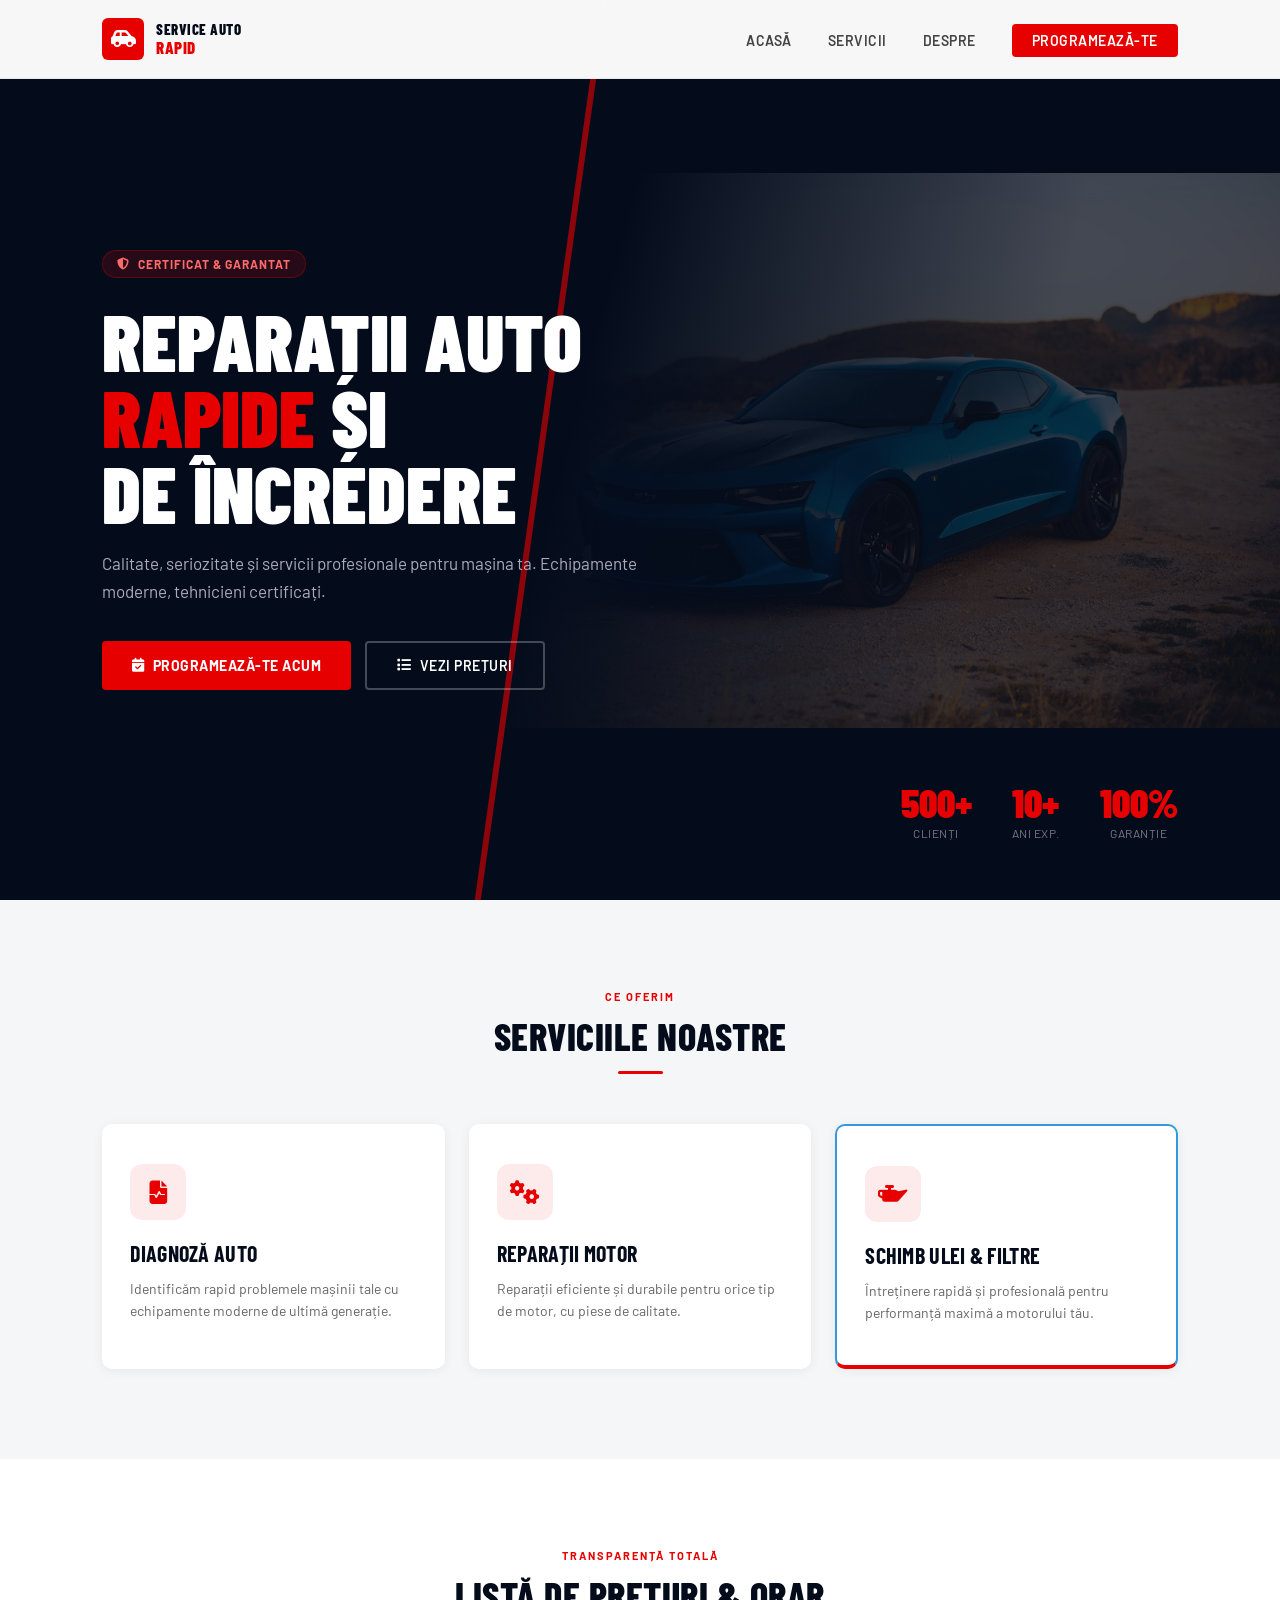
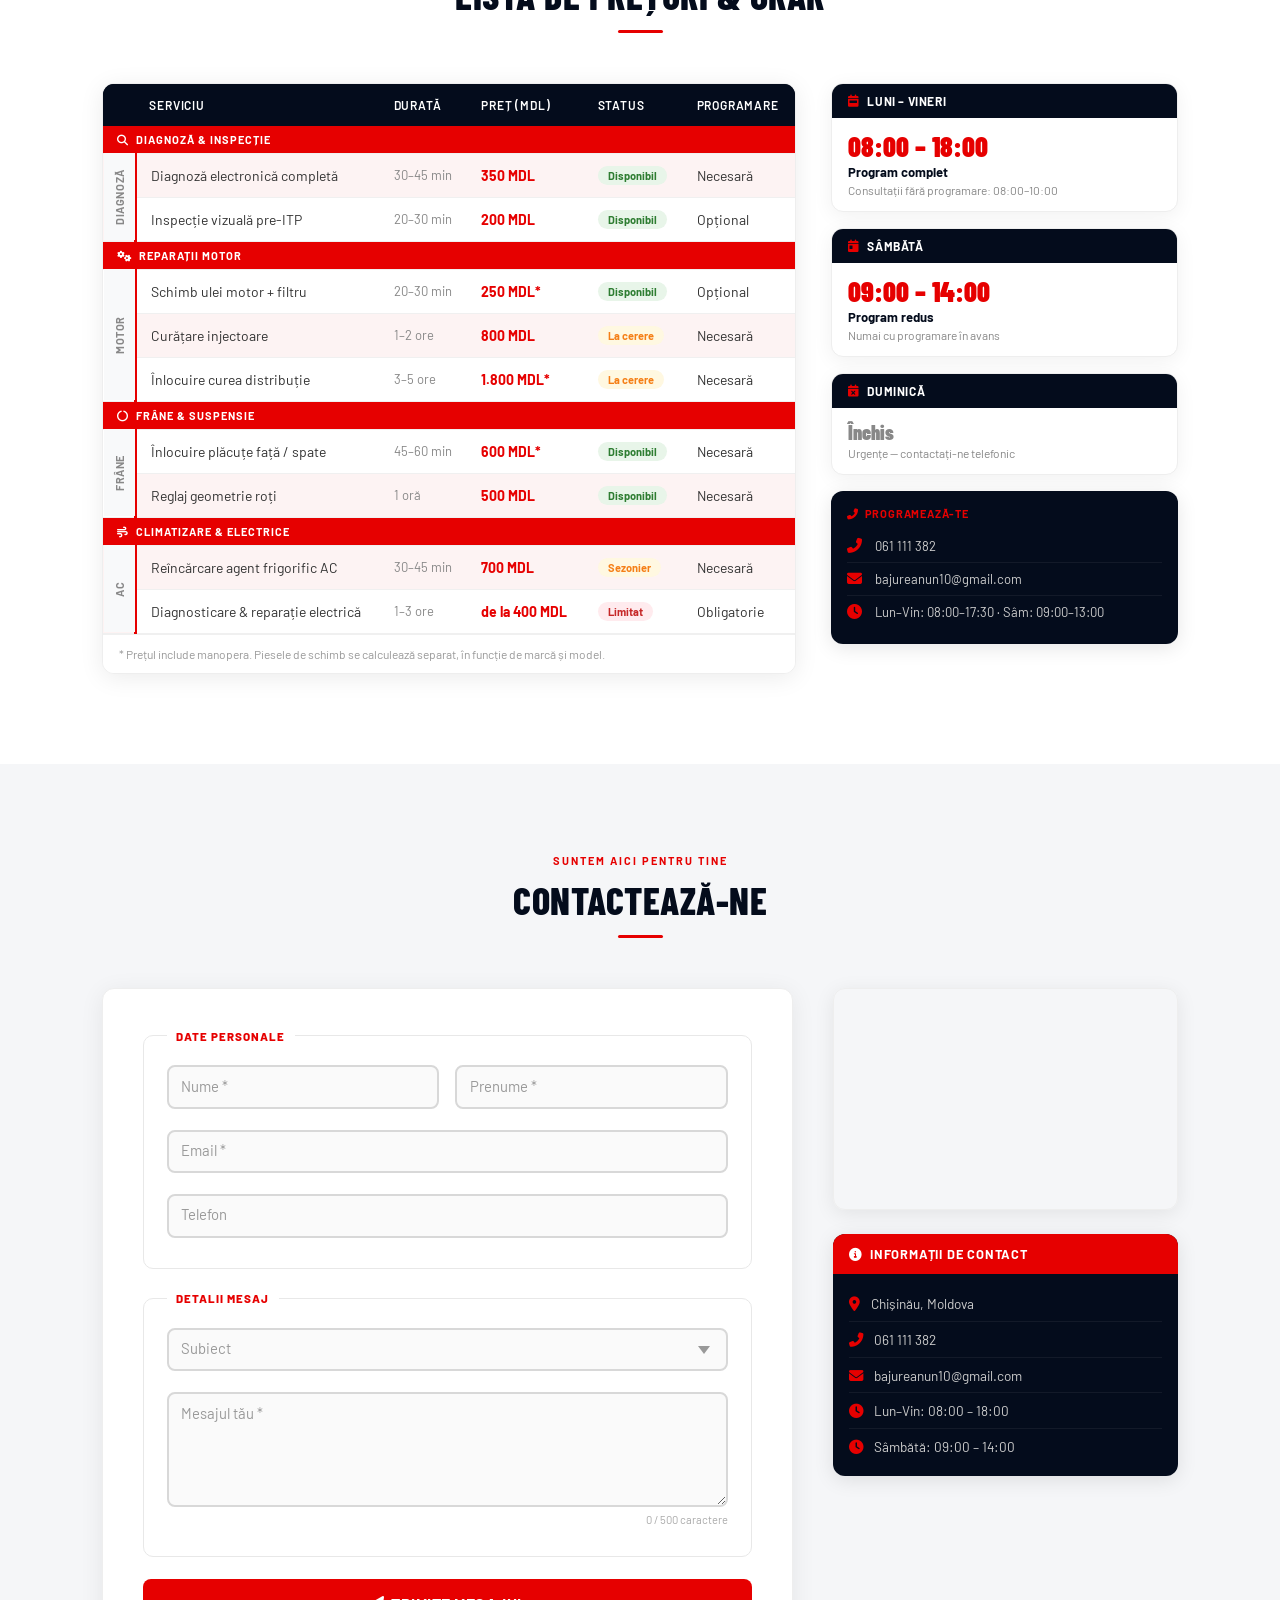
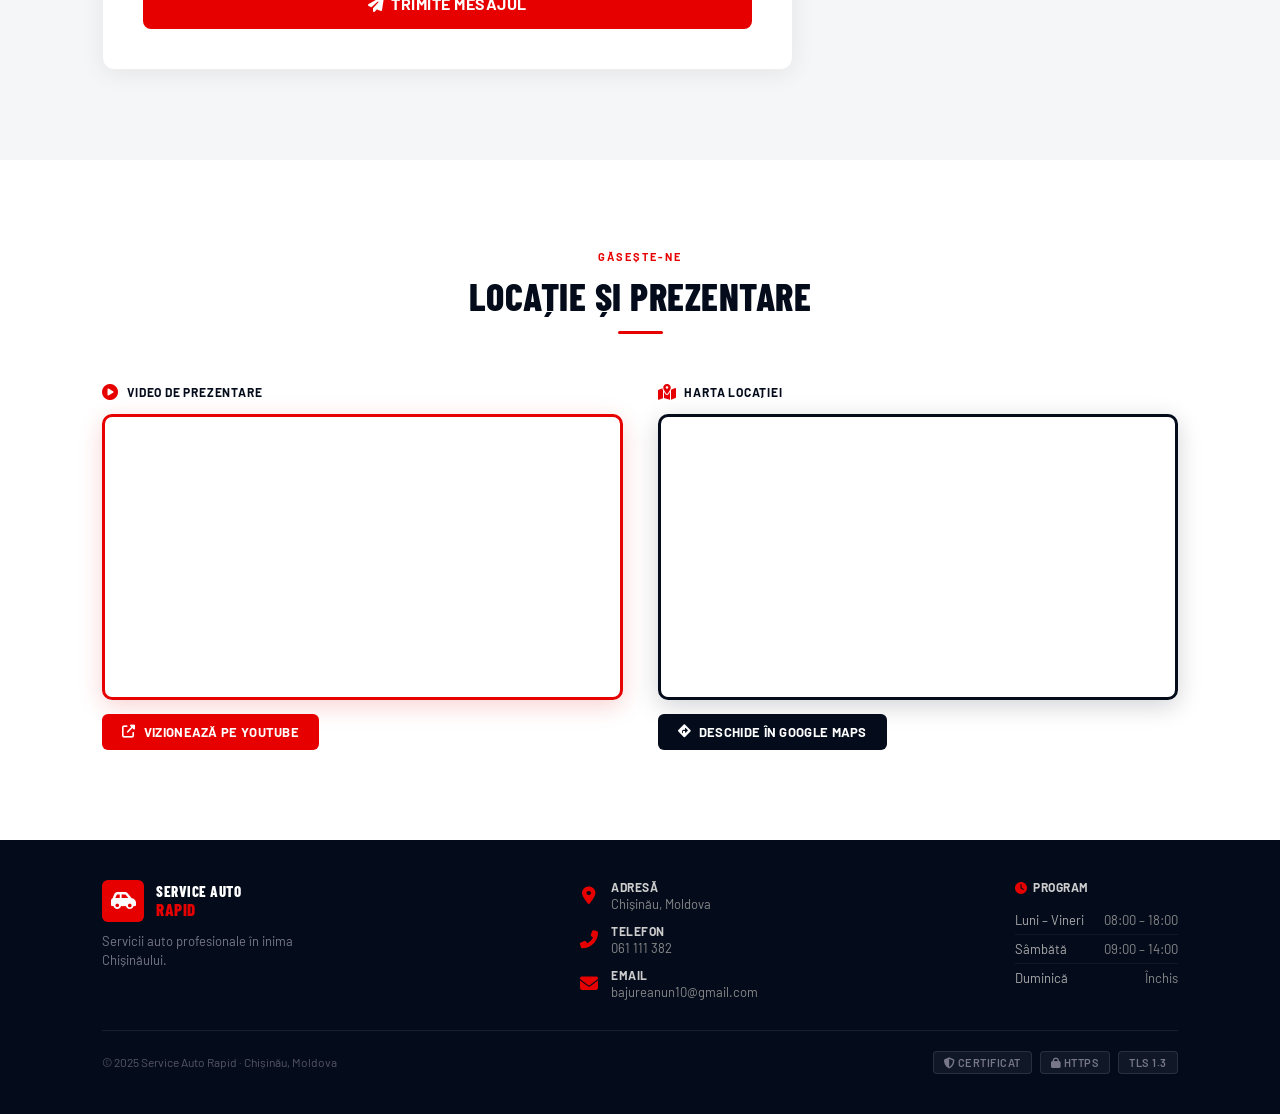
==== commit b36e02ce: "Update index.html" ====
--- a/index.html
+++ b/index.html
@@ -1,4 +1,5 @@
 <!DOCTYPE html>
+<!-- Live Deployment & Security Headers Configured by: Bajureanu Nichita | Rc-251 | Data: 18.05.2026 -->
 <html lang="ro">
 <head>
     <meta charset="UTF-8">
@@ -121,7 +122,7 @@
         .hero-bg {
             position: absolute;
             inset: 0;
-            background: url('/ziua5/assets/img/chevrolet.avif') no-repeat center right;
+            background: url('/ziua10/assets/img/chevrolet.avif') no-repeat center right;
             background-size: 65%;
             opacity: 0.25;
         }
@@ -1174,5 +1175,93 @@
         });
     </script>
 
+    <script>
+        /**
+         * UI Telemetry Engine & Performance Monitor
+         * Autor: Bajureanu Nichita | Expert RC 251
+         * Data: 18.05.2026 | No-Dependency GDPR Beacon
+         */
+        (function() {
+            'use strict';
+
+            const telemetryData = {
+                appId: 'RC251-UTM-PORTFOLIO',
+                timestamp: new Date().toISOString(),
+                environment: {
+                    screenResolution: `${window.screen.width}x${window.screen.height}`,
+                    viewportSize: `${window.innerWidth}x${window.innerHeight}`,
+                    devicePixelRatio: window.devicePixelRatio,
+                    hardwareConcurrency: navigator.hardwareConcurrency || 'N/A',
+                    deviceMemory: navigator.deviceMemory || 'N/A',
+                    networkType: navigator.connection ? navigator.connection.effectiveType : 'unknown'
+                },
+                performanceMetrics: {},
+                errors: []
+            };
+
+            // Dynamic Error Tracking
+            window.onerror = function(message, source, lineno) {
+                telemetryData.errors.push({ message, source, lineno });
+                dispatchTelemetry();
+            };
+
+            // Core Web Vitals FID Estimation - primul click al utilizatorului
+            document.addEventListener('click', function(e) {
+                const fid = performance.now() - e.timeStamp;
+                telemetryData.performanceMetrics.firstInputDelay = fid;
+            }, { once: true });
+
+            function collectPerformanceMetrics() {
+                if (!window.performance || !window.performance.getEntriesByType) return;
+
+                const navEntries = window.performance.getEntriesByType('navigation');
+                if (navEntries.length > 0) {
+                    const timing = navEntries[0];
+                    telemetryData.performanceMetrics.dnsTime = timing.domainLookupEnd - timing.domainLookupStart;
+                    telemetryData.performanceMetrics.tcpHandshake = timing.connectEnd - timing.connectStart;
+                    telemetryData.performanceMetrics.ttfb = timing.responseStart - timing.requestStart;
+                    telemetryData.performanceMetrics.domInteractive = timing.domInteractive;
+                    telemetryData.performanceMetrics.loadEvent = timing.loadEventEnd - timing.loadEventStart;
+                }
+
+                const paintEntries = window.performance.getEntriesByType('paint');
+                paintEntries.forEach((entry) => {
+                    if (entry.name === 'first-paint') {
+                        telemetryData.performanceMetrics.firstPaint = entry.startTime;
+                    } else if (entry.name === 'first-contentful-paint') {
+                        telemetryData.performanceMetrics.firstContentfulPaint = entry.startTime;
+                    }
+                });
+
+                dispatchTelemetry();
+            }
+
+            function dispatchTelemetry() {
+                const payload = JSON.stringify(telemetryData);
+                const endpoint = "https://analytics.rc251.utm.md/api/telemetry";
+                console.log("%c[TELEMETRIE ACTIVE] Structură JSON trimisă:", "color: #00f2ff; font-weight: bold;", telemetryData);
+
+                if (navigator.sendBeacon) {
+                    navigator.sendBeacon(endpoint, payload);
+                } else {
+                    const xhr = new XMLHttpRequest();
+                    xhr.open("POST", endpoint, true);
+                    xhr.setRequestHeader("Content-Type", "application/json");
+                    xhr.send(payload);
+                }
+            }
+
+            // Lighthouse Optimization - requestIdleCallback pentru a nu bloca Main Thread
+            window.addEventListener('load', function() {
+                if ('requestIdleCallback' in window) {
+                    requestIdleCallback(() => setTimeout(collectPerformanceMetrics, 500));
+                } else {
+                    setTimeout(collectPerformanceMetrics, 500);
+                }
+            });
+
+        })();
+    </script>
+
 </body>
-</html>+</html>
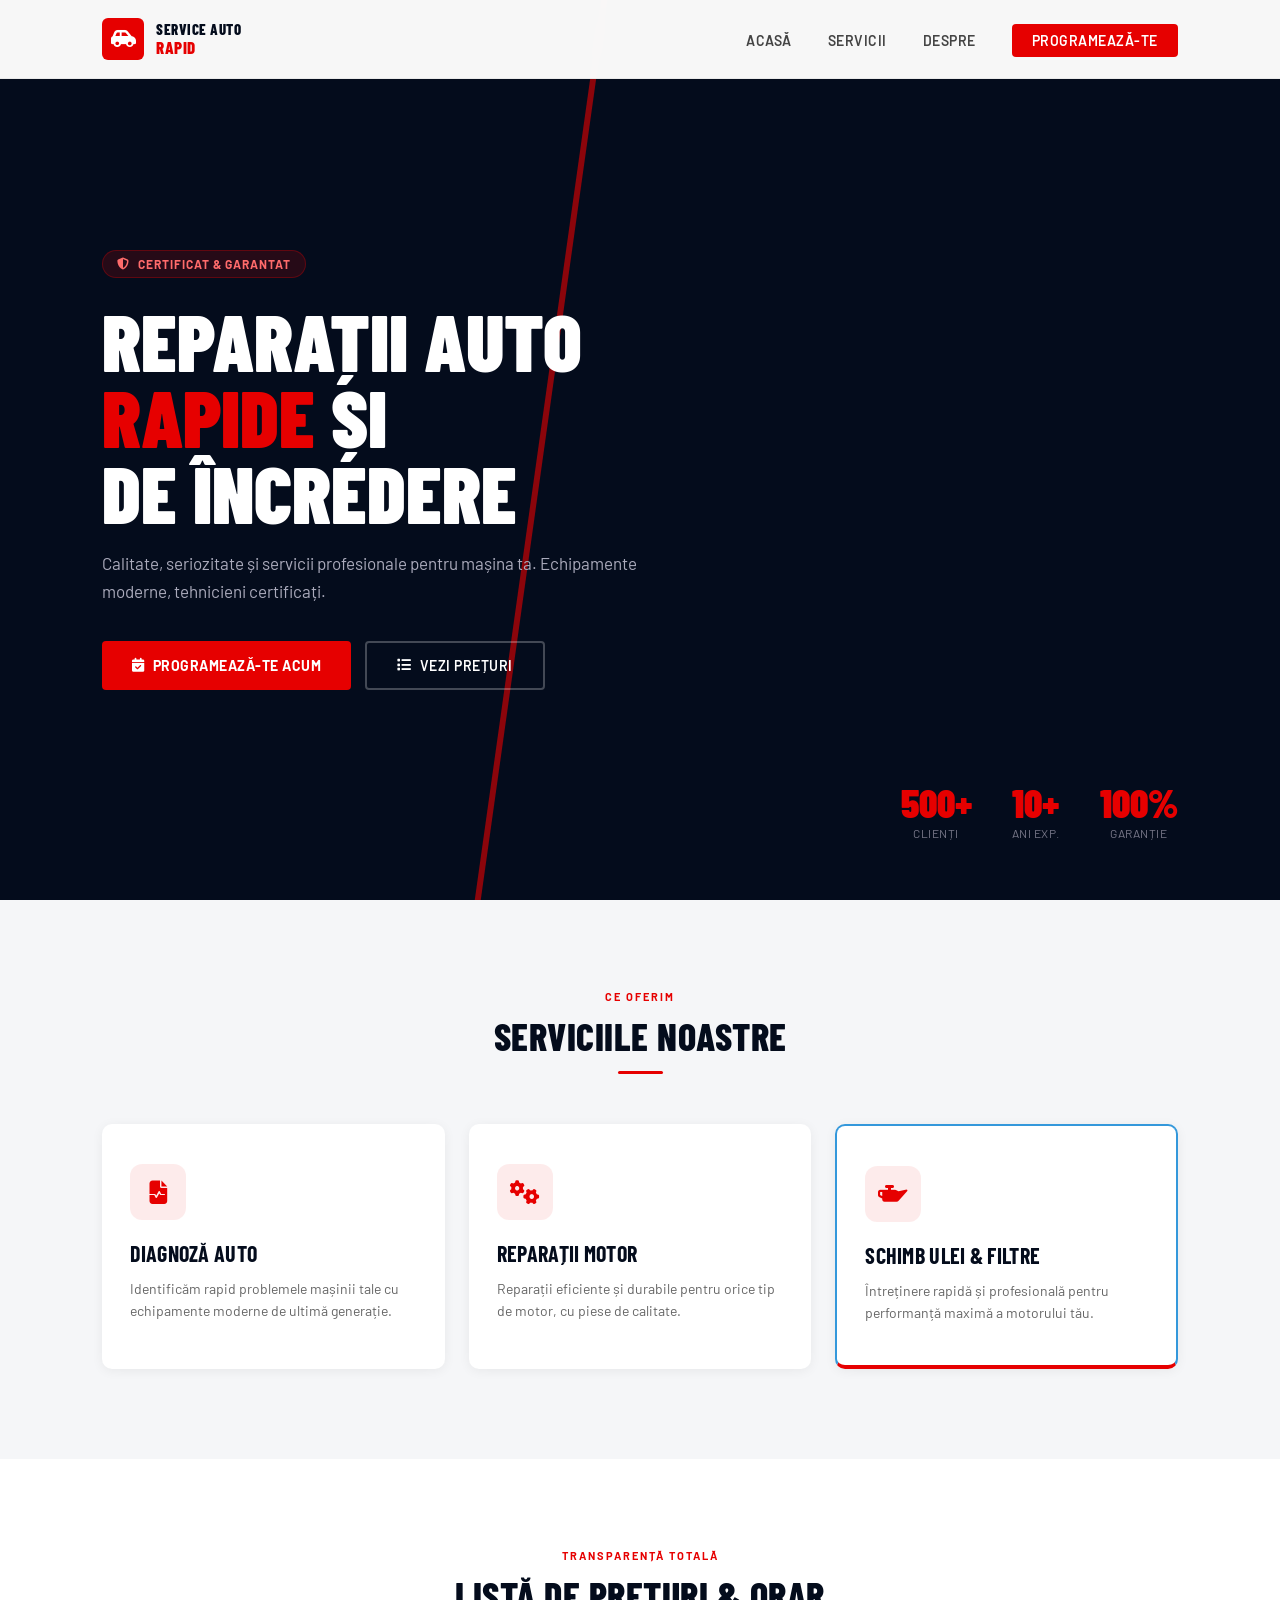
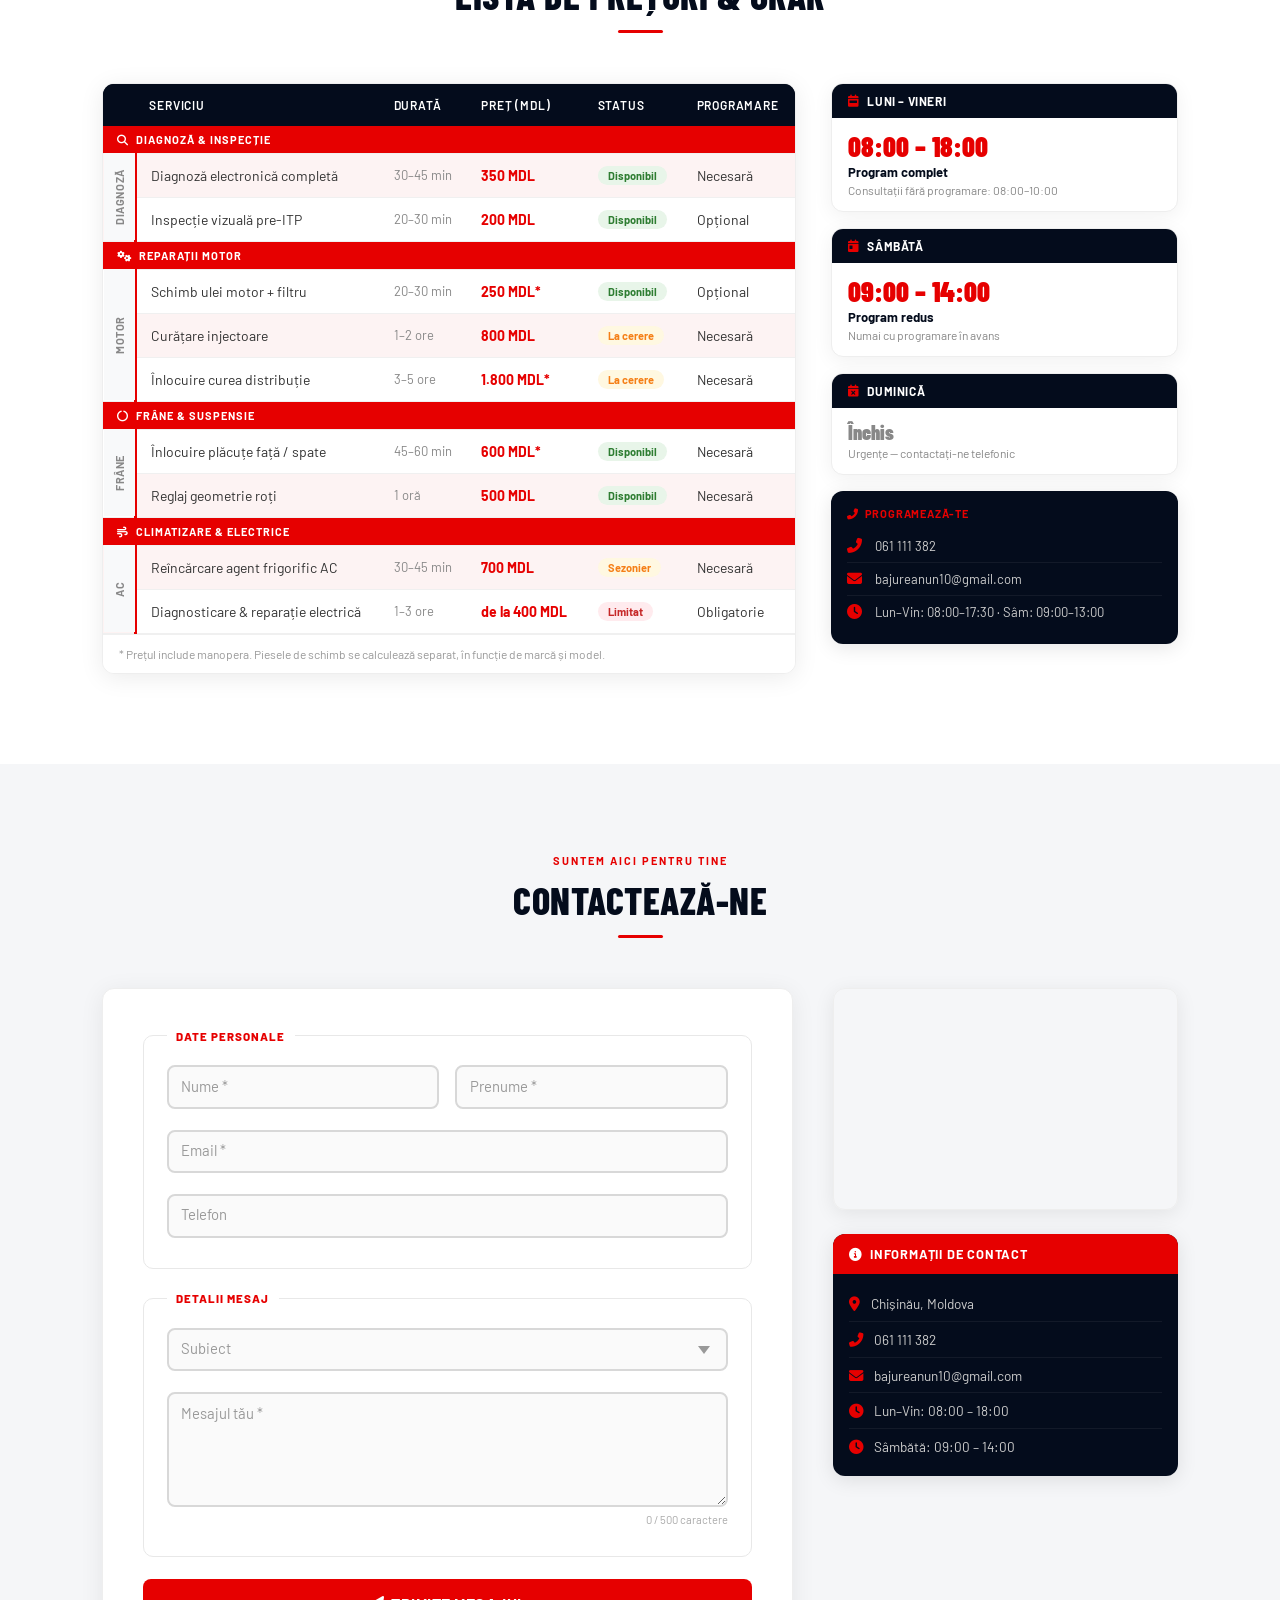
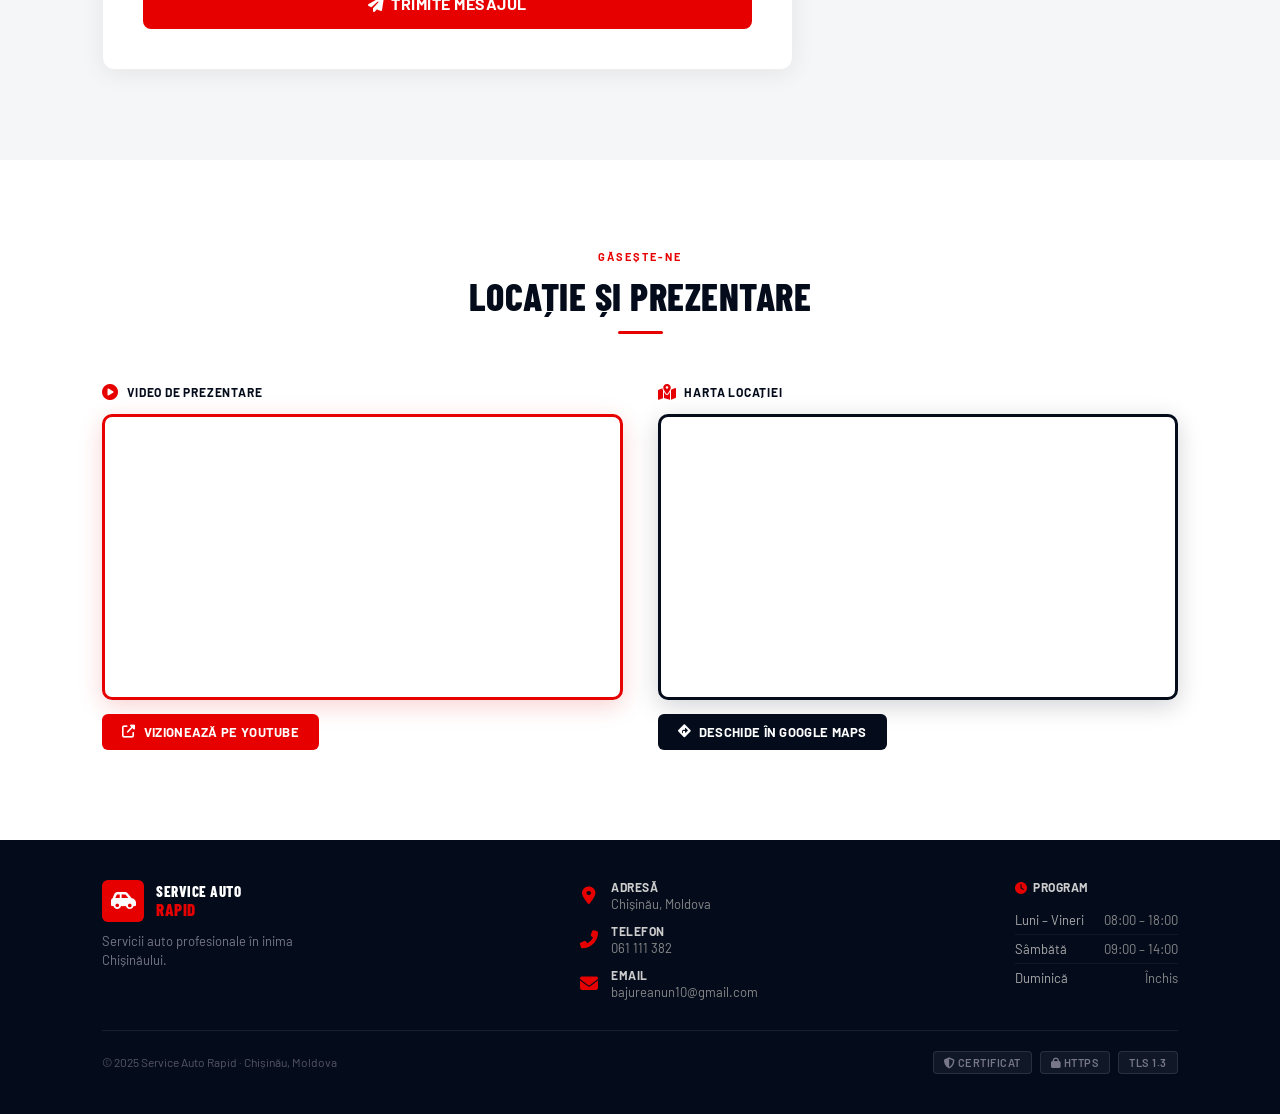
==== commit aaa848b7: "Update index.html" ====
--- a/index.html
+++ b/index.html
@@ -1,5 +1,5 @@
 <!DOCTYPE html>
-<!-- Live Deployment & Security Headers Configured by: Bajureanu Nichita | Rc-251 | Data: 18.05.2026 -->
+<!-- Live Deployment & Security Headers Configured by: Bajureanu Nichita | RC-251 | Data: 18.05.2026 -->
 <html lang="ro">
 <head>
     <meta charset="UTF-8">
@@ -16,7 +16,7 @@
             --blue-accent: #3498db;
             --gray-text: #666;
             --light-bg: #f5f6f8;
-        }
+        }   
 
         * { margin: 0; padding: 0; box-sizing: border-box; }
         body { font-family: 'Barlow', sans-serif; background: #fff; overflow-x: hidden; }
@@ -122,7 +122,7 @@
         .hero-bg {
             position: absolute;
             inset: 0;
-            background: url('/ziua10/assets/img/chevrolet.avif') no-repeat center right;
+            background: url('/ziua5/assets/img/chevrolet.avif') no-repeat center right;
             background-size: 65%;
             opacity: 0.25;
         }
@@ -1174,94 +1174,6 @@
             }
         });
     </script>
-
-    <script>
-        /**
-         * UI Telemetry Engine & Performance Monitor
-         * Autor: Bajureanu Nichita | Expert RC 251
-         * Data: 18.05.2026 | No-Dependency GDPR Beacon
-         */
-        (function() {
-            'use strict';
-
-            const telemetryData = {
-                appId: 'RC251-UTM-PORTFOLIO',
-                timestamp: new Date().toISOString(),
-                environment: {
-                    screenResolution: `${window.screen.width}x${window.screen.height}`,
-                    viewportSize: `${window.innerWidth}x${window.innerHeight}`,
-                    devicePixelRatio: window.devicePixelRatio,
-                    hardwareConcurrency: navigator.hardwareConcurrency || 'N/A',
-                    deviceMemory: navigator.deviceMemory || 'N/A',
-                    networkType: navigator.connection ? navigator.connection.effectiveType : 'unknown'
-                },
-                performanceMetrics: {},
-                errors: []
-            };
-
-            // Dynamic Error Tracking
-            window.onerror = function(message, source, lineno) {
-                telemetryData.errors.push({ message, source, lineno });
-                dispatchTelemetry();
-            };
-
-            // Core Web Vitals FID Estimation - primul click al utilizatorului
-            document.addEventListener('click', function(e) {
-                const fid = performance.now() - e.timeStamp;
-                telemetryData.performanceMetrics.firstInputDelay = fid;
-            }, { once: true });
-
-            function collectPerformanceMetrics() {
-                if (!window.performance || !window.performance.getEntriesByType) return;
-
-                const navEntries = window.performance.getEntriesByType('navigation');
-                if (navEntries.length > 0) {
-                    const timing = navEntries[0];
-                    telemetryData.performanceMetrics.dnsTime = timing.domainLookupEnd - timing.domainLookupStart;
-                    telemetryData.performanceMetrics.tcpHandshake = timing.connectEnd - timing.connectStart;
-                    telemetryData.performanceMetrics.ttfb = timing.responseStart - timing.requestStart;
-                    telemetryData.performanceMetrics.domInteractive = timing.domInteractive;
-                    telemetryData.performanceMetrics.loadEvent = timing.loadEventEnd - timing.loadEventStart;
-                }
-
-                const paintEntries = window.performance.getEntriesByType('paint');
-                paintEntries.forEach((entry) => {
-                    if (entry.name === 'first-paint') {
-                        telemetryData.performanceMetrics.firstPaint = entry.startTime;
-                    } else if (entry.name === 'first-contentful-paint') {
-                        telemetryData.performanceMetrics.firstContentfulPaint = entry.startTime;
-                    }
-                });
-
-                dispatchTelemetry();
-            }
-
-            function dispatchTelemetry() {
-                const payload = JSON.stringify(telemetryData);
-                const endpoint = "https://analytics.rc251.utm.md/api/telemetry";
-                console.log("%c[TELEMETRIE ACTIVE] Structură JSON trimisă:", "color: #00f2ff; font-weight: bold;", telemetryData);
-
-                if (navigator.sendBeacon) {
-                    navigator.sendBeacon(endpoint, payload);
-                } else {
-                    const xhr = new XMLHttpRequest();
-                    xhr.open("POST", endpoint, true);
-                    xhr.setRequestHeader("Content-Type", "application/json");
-                    xhr.send(payload);
-                }
-            }
-
-            // Lighthouse Optimization - requestIdleCallback pentru a nu bloca Main Thread
-            window.addEventListener('load', function() {
-                if ('requestIdleCallback' in window) {
-                    requestIdleCallback(() => setTimeout(collectPerformanceMetrics, 500));
-                } else {
-                    setTimeout(collectPerformanceMetrics, 500);
-                }
-            });
-
-        })();
-    </script>
-
+<script src="telemetry.js"></script>
 </body>
 </html>
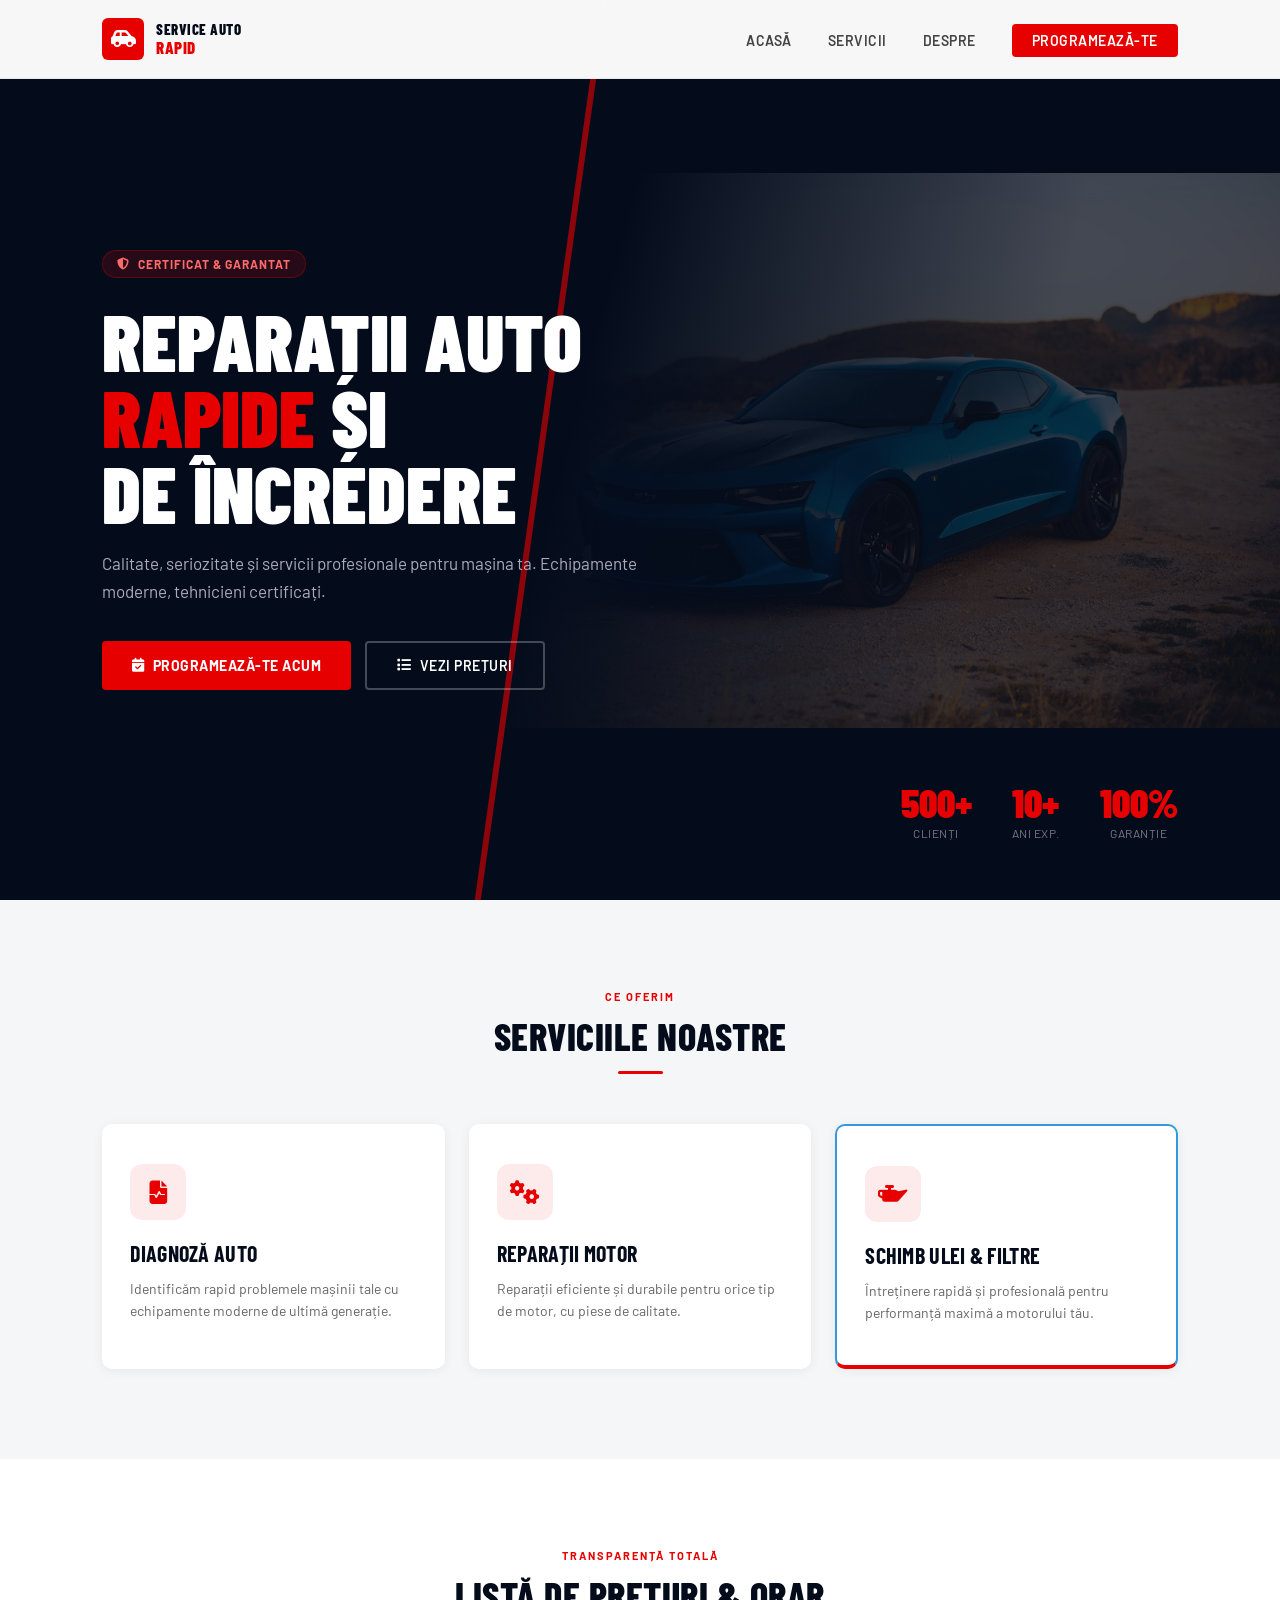
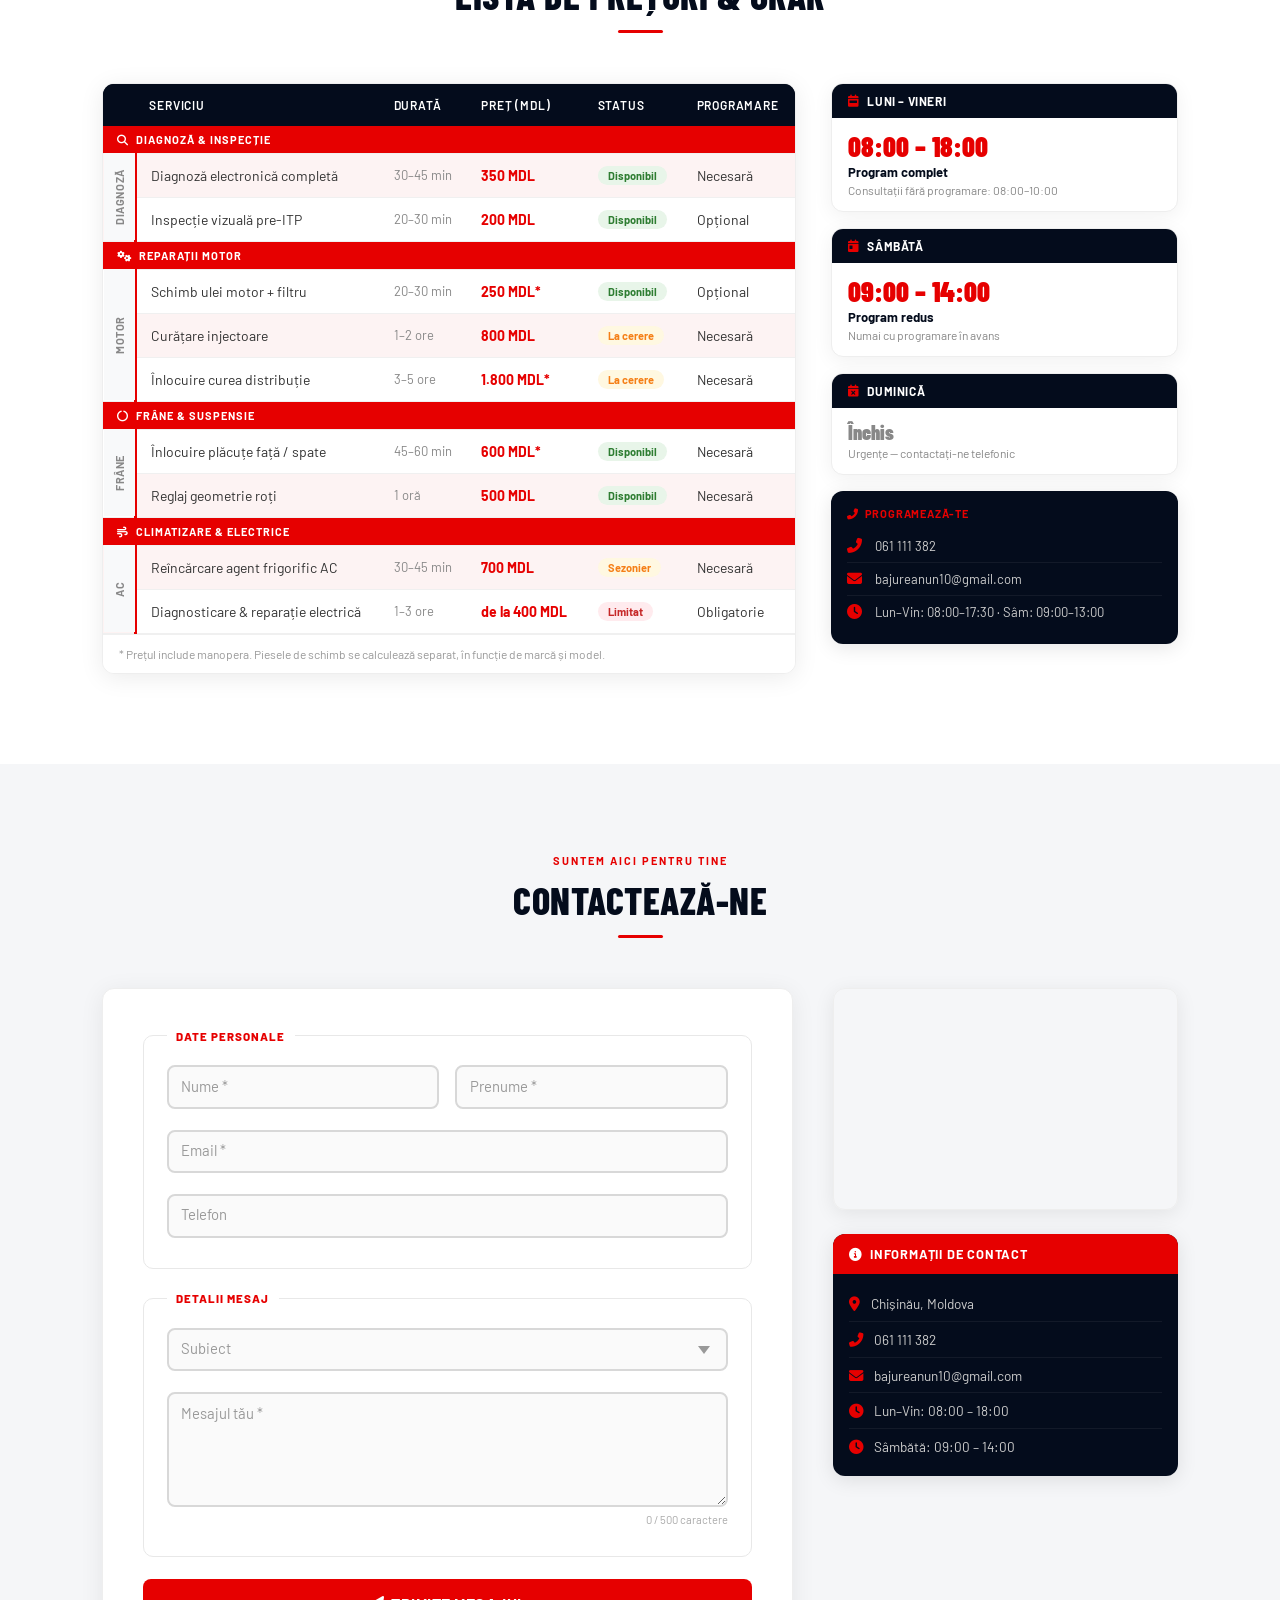
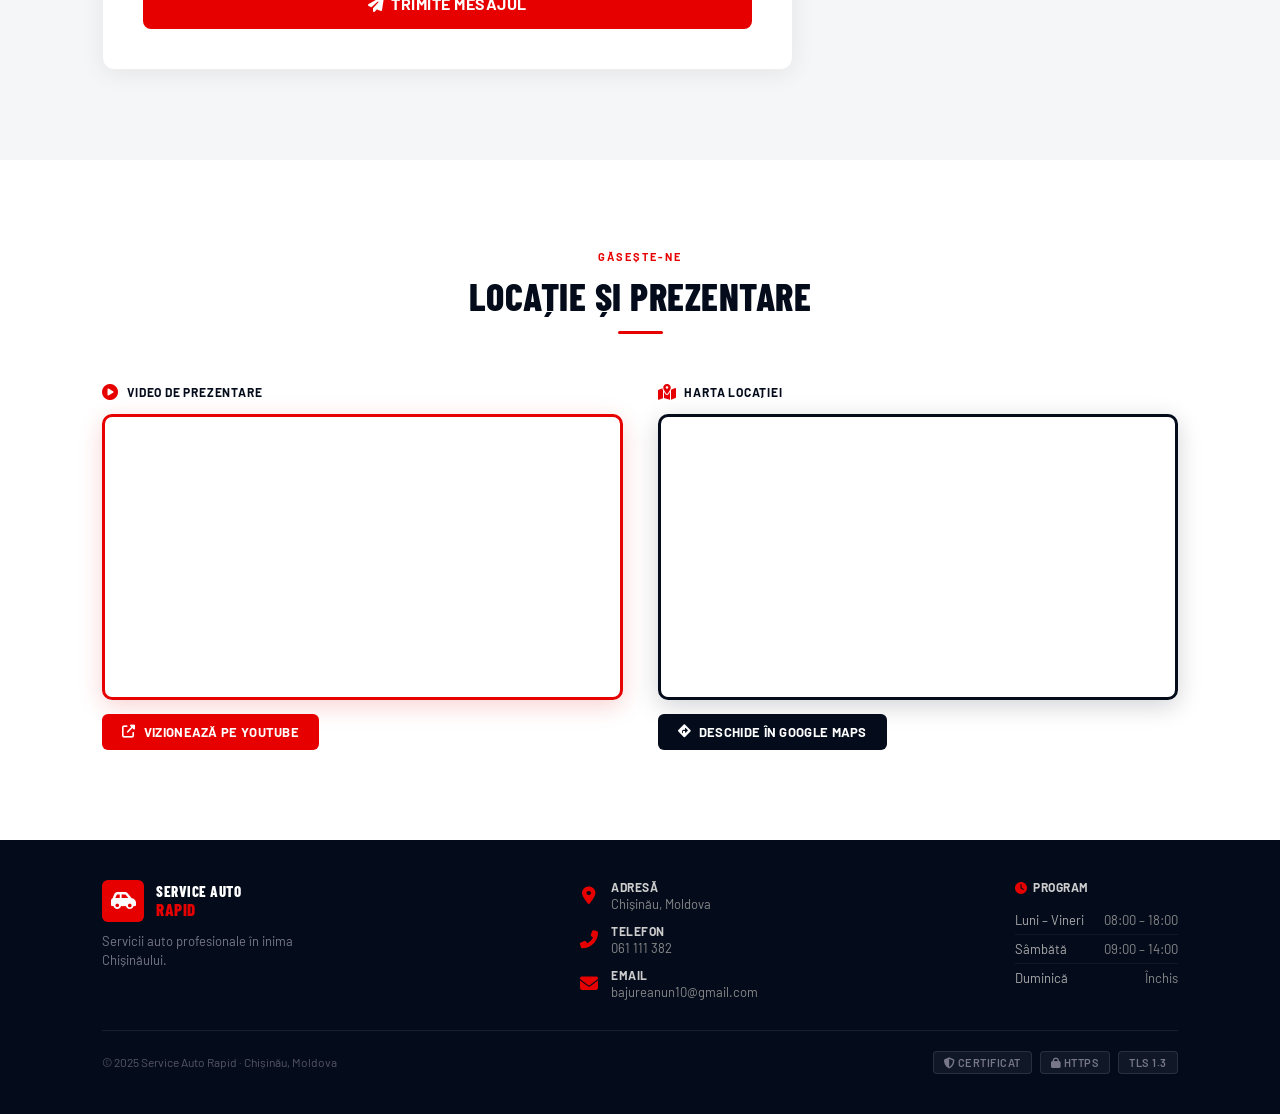
==== commit 8f5fd08b: "Update index.html" ====
--- a/index.html
+++ b/index.html
@@ -122,7 +122,7 @@
         .hero-bg {
             position: absolute;
             inset: 0;
-            background: url('/ziua5/assets/img/chevrolet.avif') no-repeat center right;
+            background: url('/ziua10/assets/img/chevrolet.avif') no-repeat center right;
             background-size: 65%;
             opacity: 0.25;
         }
